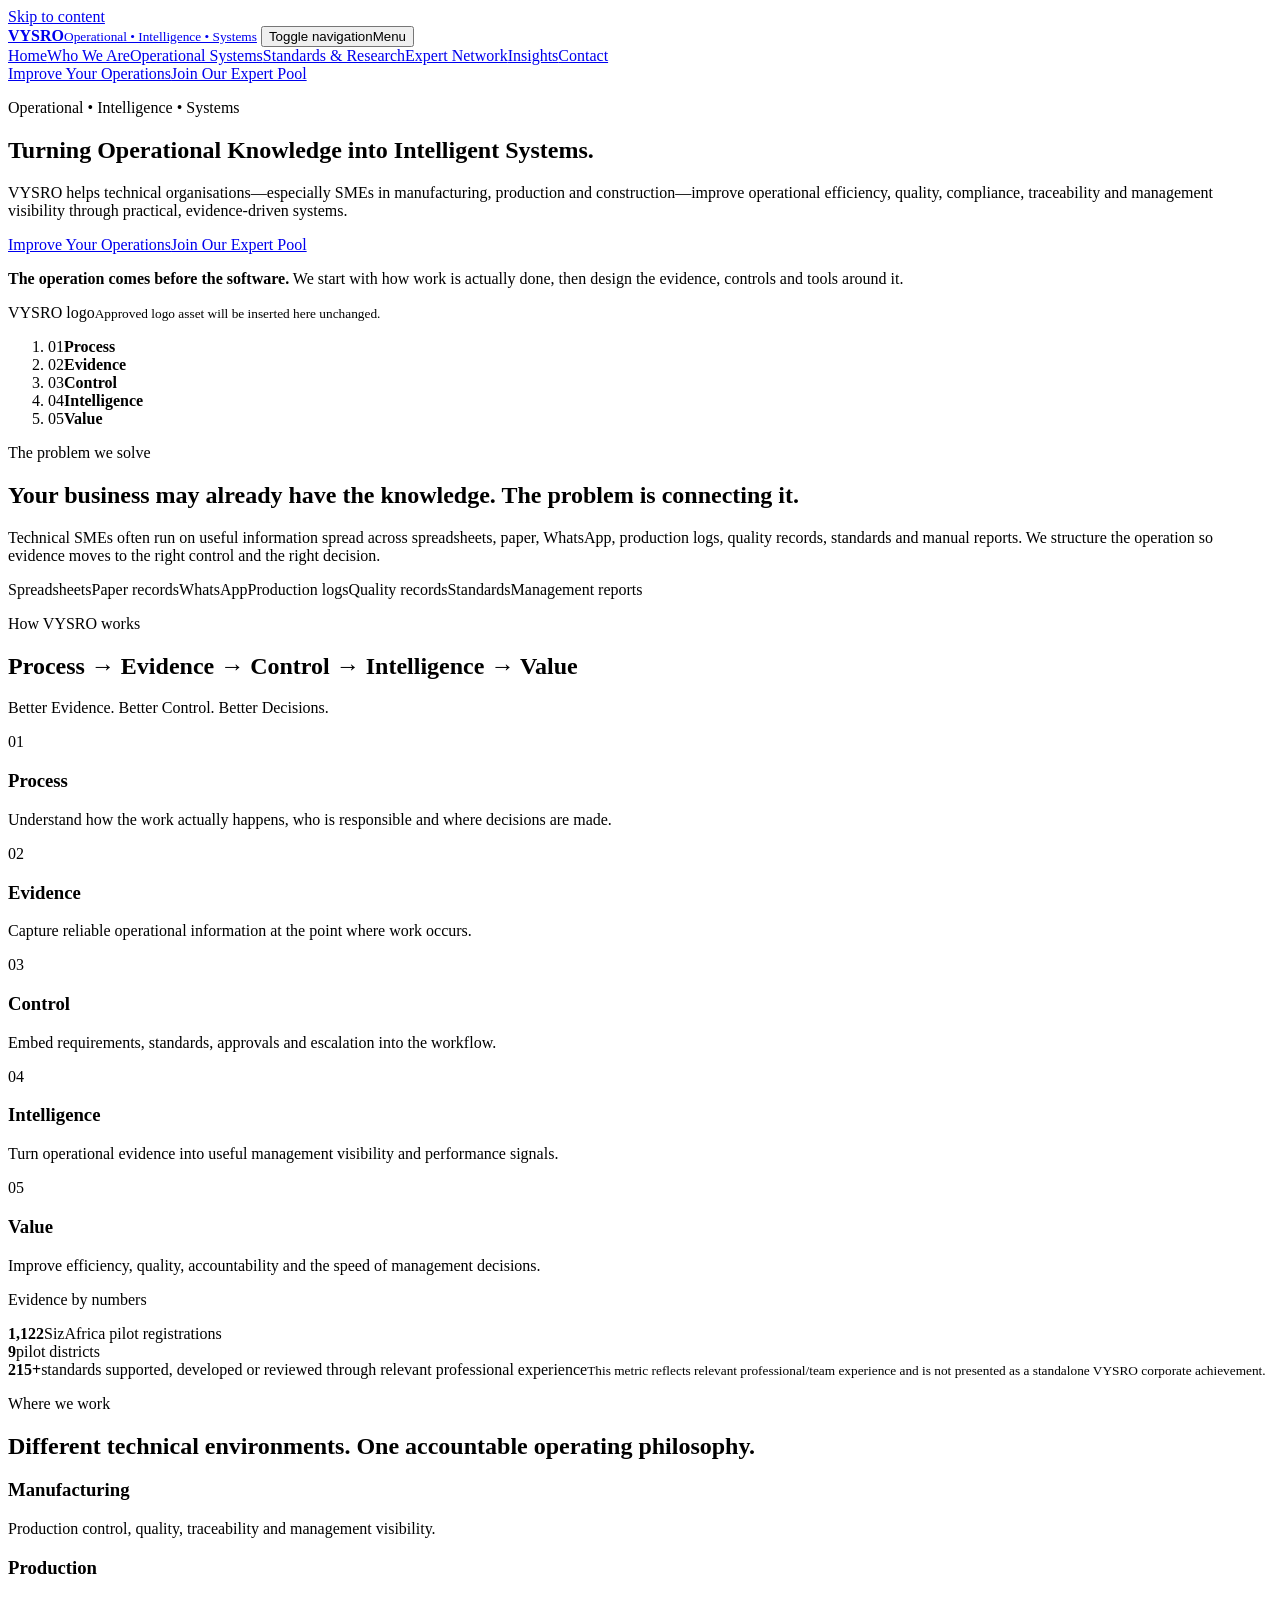
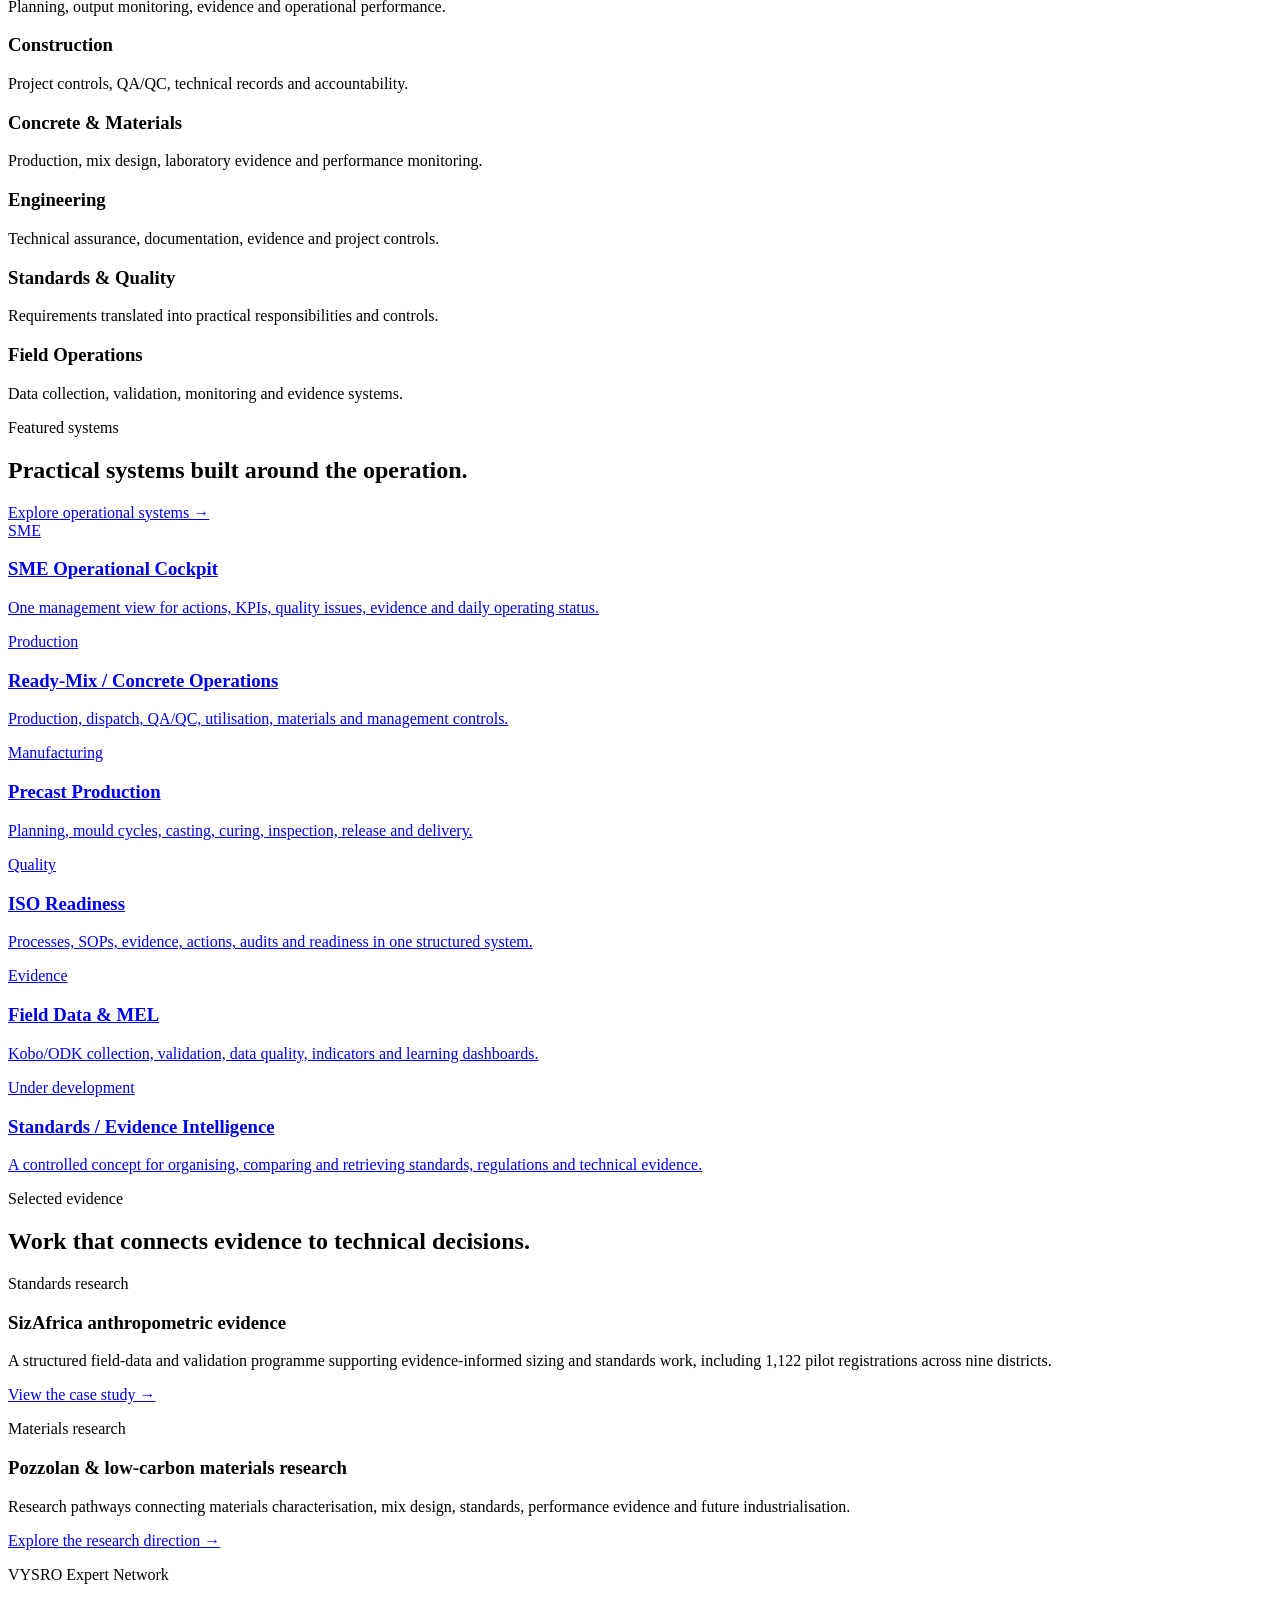
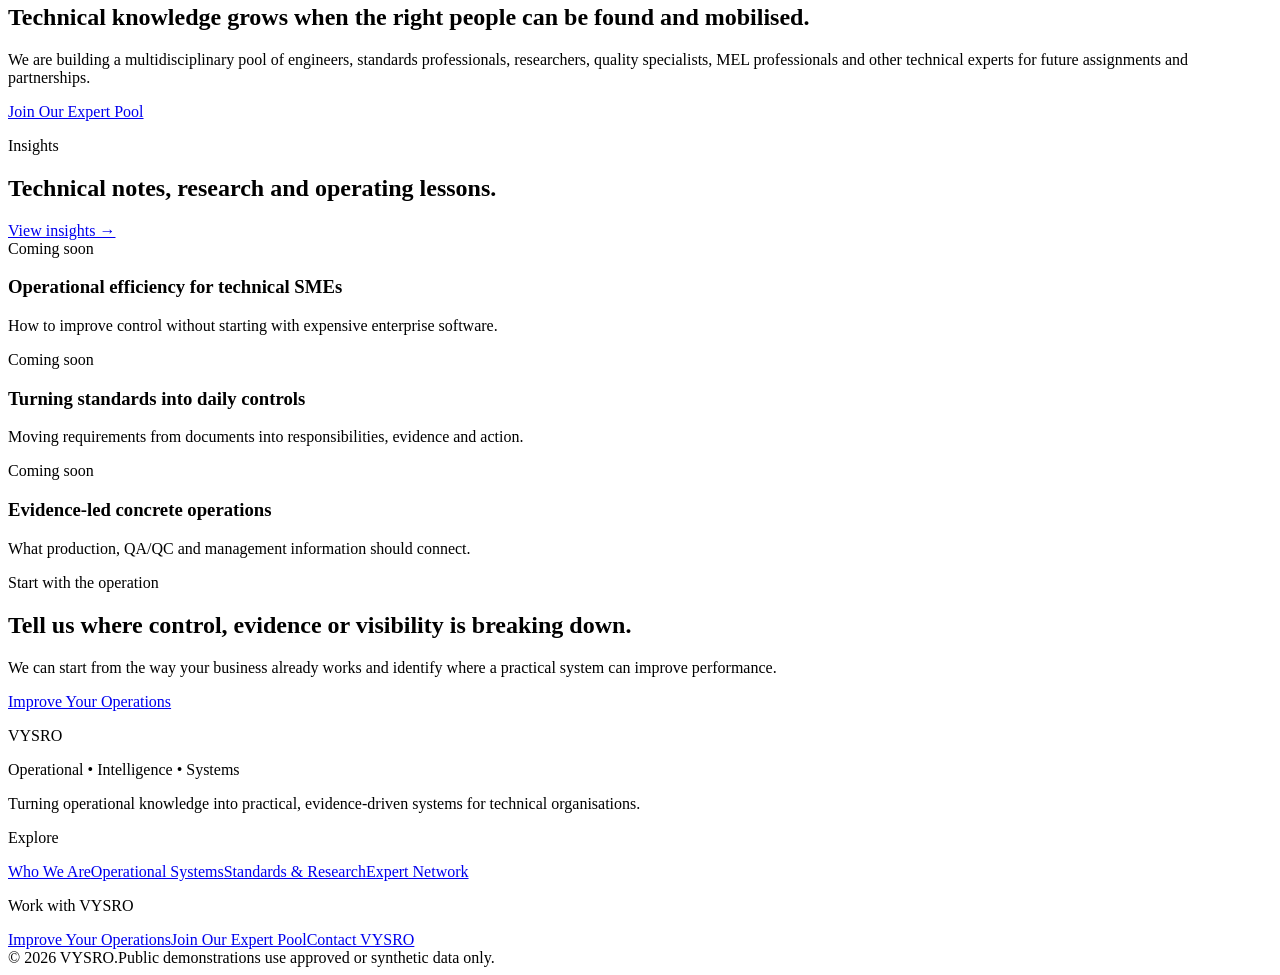
==== index.html @ e0db92c5 "feat: build VYSRO mobile-first homepage" ====
<!doctype html>
<html lang="en">
<head>
  <meta charset="utf-8">
  <meta name="viewport" content="width=device-width, initial-scale=1">
  <meta name="theme-color" content="#ffffff">
  <title>VYSRO | Operational Intelligence Systems</title>
  <meta name="description" content="VYSRO helps technical organisations improve operational efficiency, quality, compliance and management visibility through practical evidence-driven systems.">
  <link rel="stylesheet" href="assets/css/styles.css">
  <script defer src="assets/js/main.js"></script>
</head>
<body>
  <a class="skip-link" href="#main">Skip to content</a>
  <header class="site-header">
    <div class="container nav-wrap">
      <a class="brand" href="index.html" aria-label="VYSRO home"><span class="brand-copy"><strong>VYSRO</strong><small>Operational • Intelligence • Systems</small></span></a>
      <button class="menu-button" type="button" aria-expanded="false" aria-controls="site-menu" data-menu-button><span class="sr-only">Toggle navigation</span><span aria-hidden="true">Menu</span></button>
      <nav id="site-menu" class="site-nav" aria-label="Primary" data-menu>
        <a href="index.html">Home</a><a href="who-we-are.html">Who We Are</a><a href="operational-systems.html">Operational Systems</a><a href="standards-research.html">Standards &amp; Research</a><a href="experts.html">Expert Network</a><a href="insights.html">Insights</a><a href="contact.html">Contact</a>
        <div class="nav-actions"><a class="button button--secondary button--small" href="contact.html#operations">Improve Your Operations</a><a class="button button--primary button--small" href="experts.html">Join Our Expert Pool</a></div>
      </nav>
    </div>
  </header>
  <main id="main">
    <section class="hero section"><div class="container hero-grid"><div class="hero-copy"><p class="eyebrow">Operational • Intelligence • Systems</p><h1 class="display">Turning Operational Knowledge into Intelligent Systems.</h1><p class="lead">VYSRO helps technical organisations—especially SMEs in manufacturing, production and construction—improve operational efficiency, quality, compliance, traceability and management visibility through practical, evidence-driven systems.</p><div class="actions"><a class="button button--primary" href="contact.html#operations">Improve Your Operations</a><a class="button button--secondary" href="experts.html">Join Our Expert Pool</a></div><p class="hero-note"><strong>The operation comes before the software.</strong> We start with how work is actually done, then design the evidence, controls and tools around it.</p></div><div class="hero-visual" aria-label="VYSRO operational intelligence model"><div class="logo-placeholder"><span>VYSRO logo</span><small>Approved logo asset will be inserted here unchanged.</small></div><ol class="flow-stack"><li><span>01</span><strong>Process</strong></li><li><span>02</span><strong>Evidence</strong></li><li><span>03</span><strong>Control</strong></li><li><span>04</span><strong>Intelligence</strong></li><li><span>05</span><strong>Value</strong></li></ol></div></div></section>
    <section class="section section--compact problem-band"><div class="container"><p class="eyebrow">The problem we solve</p><h2>Your business may already have the knowledge. The problem is connecting it.</h2><p class="lead narrow">Technical SMEs often run on useful information spread across spreadsheets, paper, WhatsApp, production logs, quality records, standards and manual reports. We structure the operation so evidence moves to the right control and the right decision.</p><div class="fragment-grid" aria-label="Common fragmented information sources"><span>Spreadsheets</span><span>Paper records</span><span>WhatsApp</span><span>Production logs</span><span>Quality records</span><span>Standards</span><span>Management reports</span></div></div></section>
    <section class="section"><div class="container"><div class="section-heading"><div><p class="eyebrow">How VYSRO works</p><h2>Process → Evidence → Control → Intelligence → Value</h2></div><p>Better Evidence. Better Control. Better Decisions.</p></div><div class="grid grid--5 methodology-grid"><article class="card"><span class="step">01</span><h3>Process</h3><p>Understand how the work actually happens, who is responsible and where decisions are made.</p></article><article class="card"><span class="step">02</span><h3>Evidence</h3><p>Capture reliable operational information at the point where work occurs.</p></article><article class="card"><span class="step">03</span><h3>Control</h3><p>Embed requirements, standards, approvals and escalation into the workflow.</p></article><article class="card"><span class="step">04</span><h3>Intelligence</h3><p>Turn operational evidence into useful management visibility and performance signals.</p></article><article class="card"><span class="step">05</span><h3>Value</h3><p>Improve efficiency, quality, accountability and the speed of management decisions.</p></article></div></div></section>
    <section class="section evidence-section"><div class="container"><p class="eyebrow">Evidence by numbers</p><div class="metrics-grid"><article class="metric"><strong>1,122</strong><span>SizAfrica pilot registrations</span></article><article class="metric"><strong>9</strong><span>pilot districts</span></article><article class="metric"><strong>215+</strong><span>standards supported, developed or reviewed through relevant professional experience</span><small>This metric reflects relevant professional/team experience and is not presented as a standalone VYSRO corporate achievement.</small></article></div></div></section>
    <section class="section"><div class="container"><div class="section-heading"><div><p class="eyebrow">Where we work</p><h2>Different technical environments. One accountable operating philosophy.</h2></div></div><div class="grid environment-grid"><article class="card"><h3>Manufacturing</h3><p>Production control, quality, traceability and management visibility.</p></article><article class="card"><h3>Production</h3><p>Planning, output monitoring, evidence and operational performance.</p></article><article class="card"><h3>Construction</h3><p>Project controls, QA/QC, technical records and accountability.</p></article><article class="card"><h3>Concrete &amp; Materials</h3><p>Production, mix design, laboratory evidence and performance monitoring.</p></article><article class="card"><h3>Engineering</h3><p>Technical assurance, documentation, evidence and project controls.</p></article><article class="card"><h3>Standards &amp; Quality</h3><p>Requirements translated into practical responsibilities and controls.</p></article><article class="card"><h3>Field Operations</h3><p>Data collection, validation, monitoring and evidence systems.</p></article></div></div></section>
    <section class="section systems-preview"><div class="container"><div class="section-heading"><div><p class="eyebrow">Featured systems</p><h2>Practical systems built around the operation.</h2></div><a class="text-link" href="operational-systems.html">Explore operational systems →</a></div><div class="grid systems-grid"><a class="card card--link" href="operational-systems.html#sme-cockpit"><span class="tag">SME</span><h3>SME Operational Cockpit</h3><p>One management view for actions, KPIs, quality issues, evidence and daily operating status.</p></a><a class="card card--link" href="operational-systems.html#ready-mix"><span class="tag">Production</span><h3>Ready-Mix / Concrete Operations</h3><p>Production, dispatch, QA/QC, utilisation, materials and management controls.</p></a><a class="card card--link" href="operational-systems.html#precast"><span class="tag">Manufacturing</span><h3>Precast Production</h3><p>Planning, mould cycles, casting, curing, inspection, release and delivery.</p></a><a class="card card--link" href="operational-systems.html#iso-readiness"><span class="tag">Quality</span><h3>ISO Readiness</h3><p>Processes, SOPs, evidence, actions, audits and readiness in one structured system.</p></a><a class="card card--link" href="operational-systems.html#field-mel"><span class="tag">Evidence</span><h3>Field Data &amp; MEL</h3><p>Kobo/ODK collection, validation, data quality, indicators and learning dashboards.</p></a><a class="card card--link" href="standards-research.html"><span class="tag">Under development</span><h3>Standards / Evidence Intelligence</h3><p>A controlled concept for organising, comparing and retrieving standards, regulations and technical evidence.</p></a></div></div></section>
    <section class="section selected-work"><div class="container"><div class="section-heading"><div><p class="eyebrow">Selected evidence</p><h2>Work that connects evidence to technical decisions.</h2></div></div><div class="grid evidence-cards"><article class="card card--feature"><p class="tag">Standards research</p><h3>SizAfrica anthropometric evidence</h3><p>A structured field-data and validation programme supporting evidence-informed sizing and standards work, including 1,122 pilot registrations across nine districts.</p><a class="text-link" href="standards-research.html#sizafrica">View the case study →</a></article><article class="card card--feature"><p class="tag">Materials research</p><h3>Pozzolan &amp; low-carbon materials research</h3><p>Research pathways connecting materials characterisation, mix design, standards, performance evidence and future industrialisation.</p><a class="text-link" href="standards-research.html#materials-research">Explore the research direction →</a></article></div></div></section>
    <section class="section expert-cta"><div class="container cta-panel"><div><p class="eyebrow">VYSRO Expert Network</p><h2>Technical knowledge grows when the right people can be found and mobilised.</h2><p>We are building a multidisciplinary pool of engineers, standards professionals, researchers, quality specialists, MEL professionals and other technical experts for future assignments and partnerships.</p></div><a class="button button--primary" href="experts.html">Join Our Expert Pool</a></div></section>
    <section class="section"><div class="container"><div class="section-heading"><div><p class="eyebrow">Insights</p><h2>Technical notes, research and operating lessons.</h2></div><a class="text-link" href="insights.html">View insights →</a></div><div class="grid insights-grid"><article class="card"><span class="tag">Coming soon</span><h3>Operational efficiency for technical SMEs</h3><p>How to improve control without starting with expensive enterprise software.</p></article><article class="card"><span class="tag">Coming soon</span><h3>Turning standards into daily controls</h3><p>Moving requirements from documents into responsibilities, evidence and action.</p></article><article class="card"><span class="tag">Coming soon</span><h3>Evidence-led concrete operations</h3><p>What production, QA/QC and management information should connect.</p></article></div></div></section>
    <section class="section final-cta"><div class="container cta-panel cta-panel--dark"><div><p class="eyebrow">Start with the operation</p><h2>Tell us where control, evidence or visibility is breaking down.</h2><p>We can start from the way your business already works and identify where a practical system can improve performance.</p></div><a class="button button--light" href="contact.html#operations">Improve Your Operations</a></div></section>
  </main>
  <footer class="site-footer"><div class="container footer-grid"><div><p class="footer-brand">VYSRO</p><p class="footer-descriptor">Operational • Intelligence • Systems</p><p class="footer-note">Turning operational knowledge into practical, evidence-driven systems for technical organisations.</p></div><div><p class="footer-heading">Explore</p><a href="who-we-are.html">Who We Are</a><a href="operational-systems.html">Operational Systems</a><a href="standards-research.html">Standards &amp; Research</a><a href="experts.html">Expert Network</a></div><div><p class="footer-heading">Work with VYSRO</p><a href="contact.html#operations">Improve Your Operations</a><a href="experts.html">Join Our Expert Pool</a><a href="contact.html">Contact VYSRO</a></div></div><div class="container footer-bottom"><span>© 2026 VYSRO.</span><span>Public demonstrations use approved or synthetic data only.</span></div></footer>
</body>
</html>
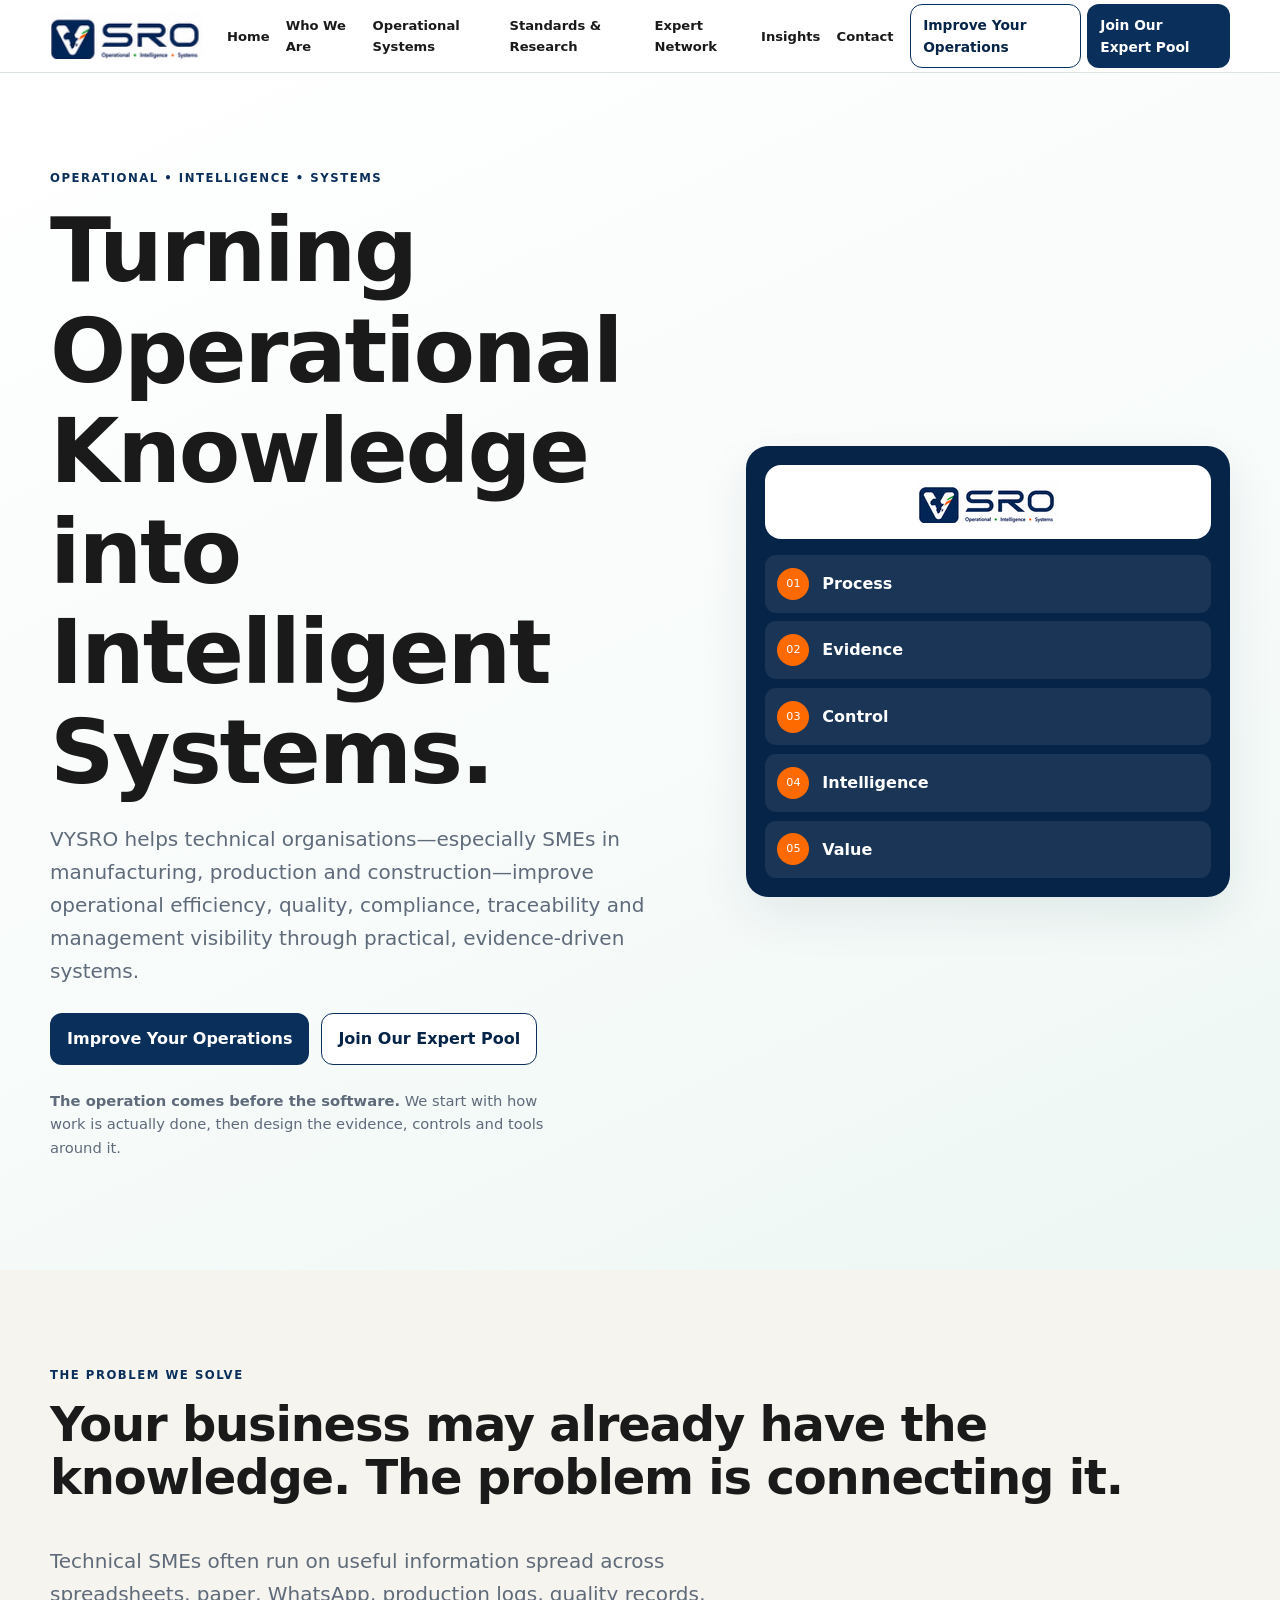
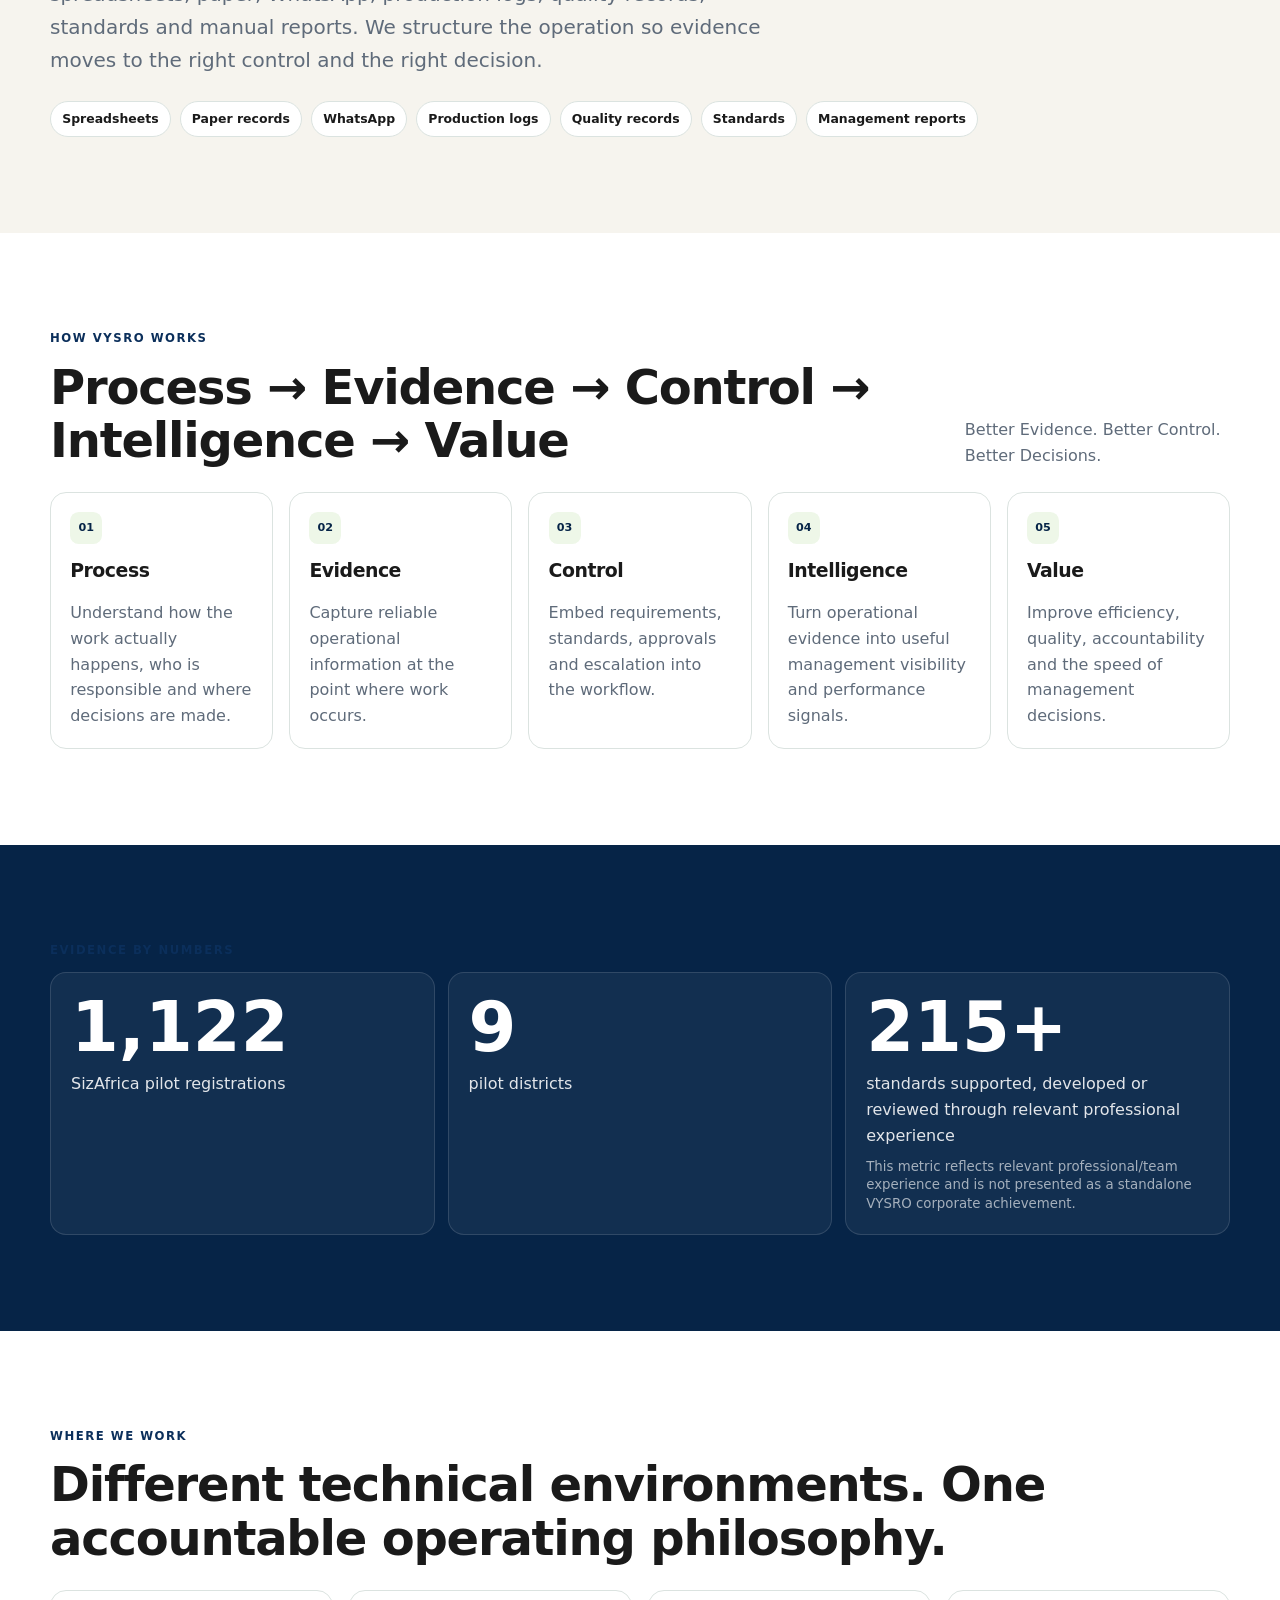
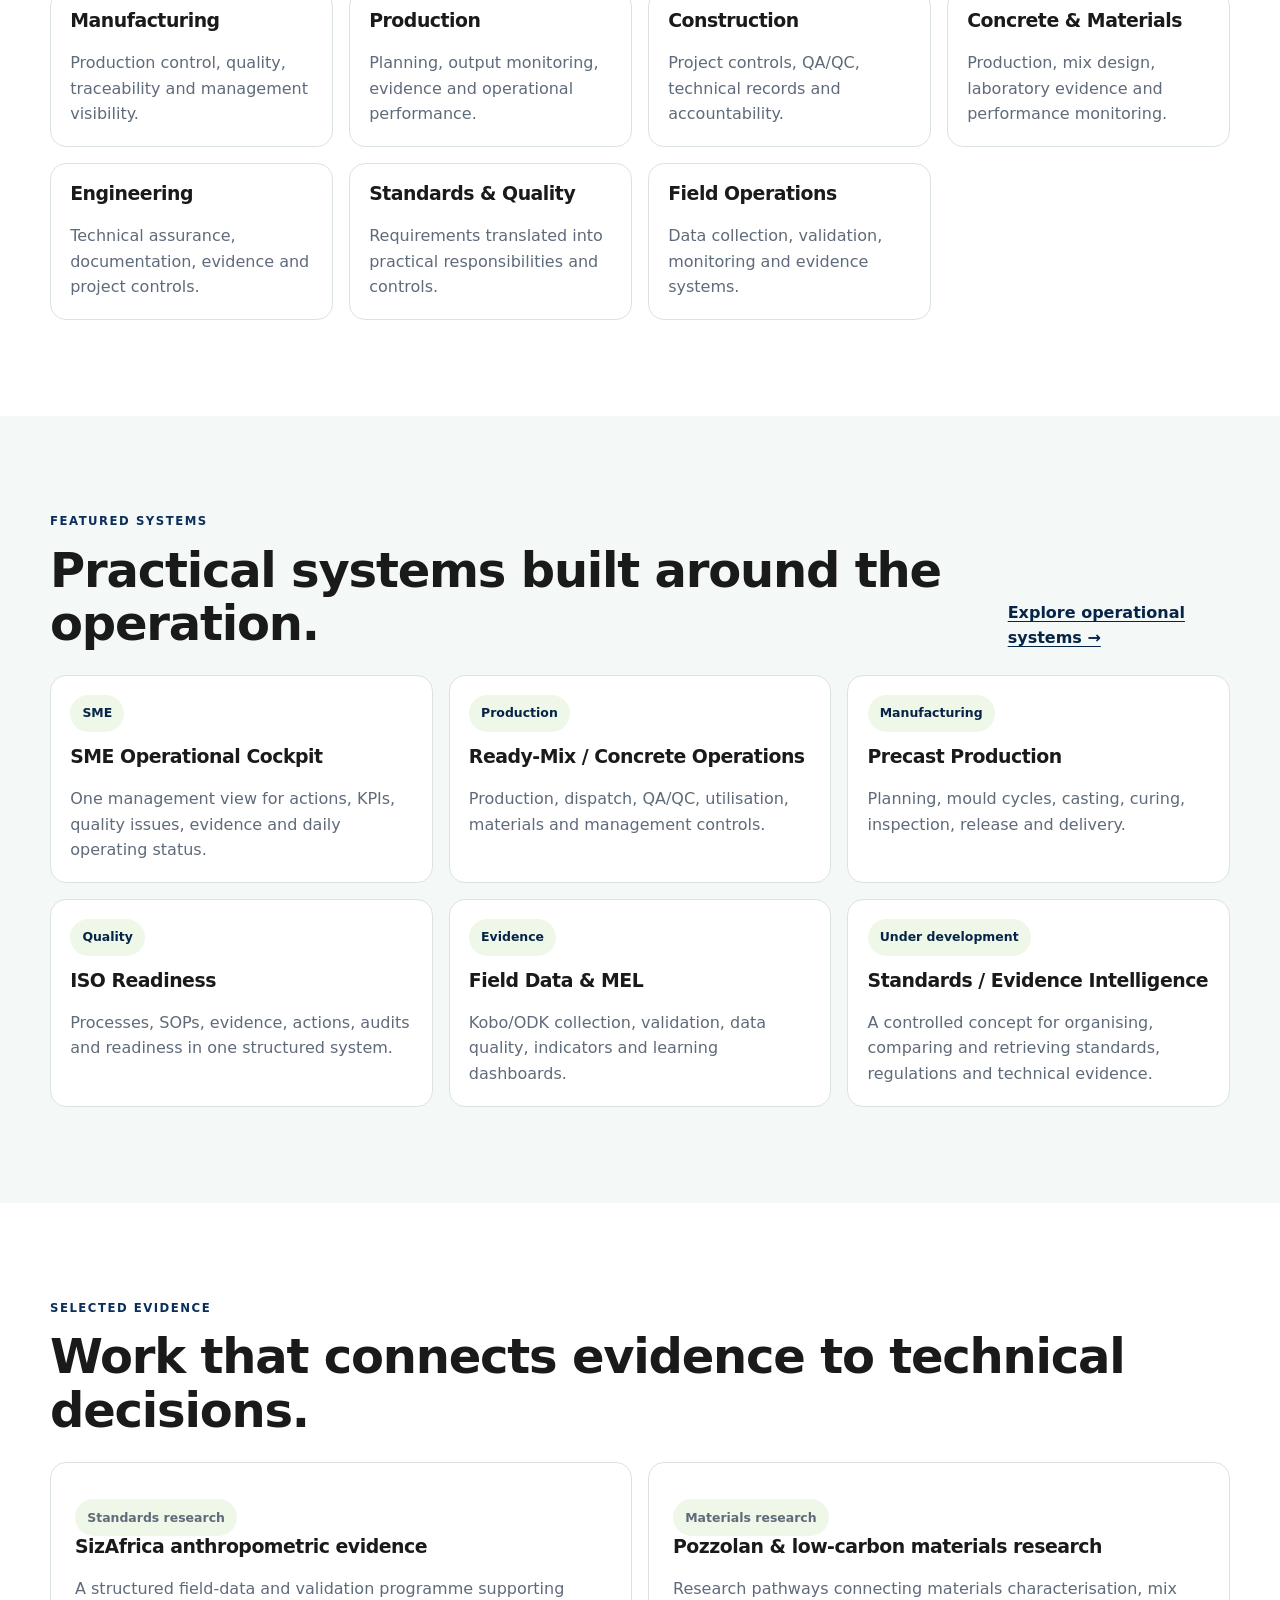
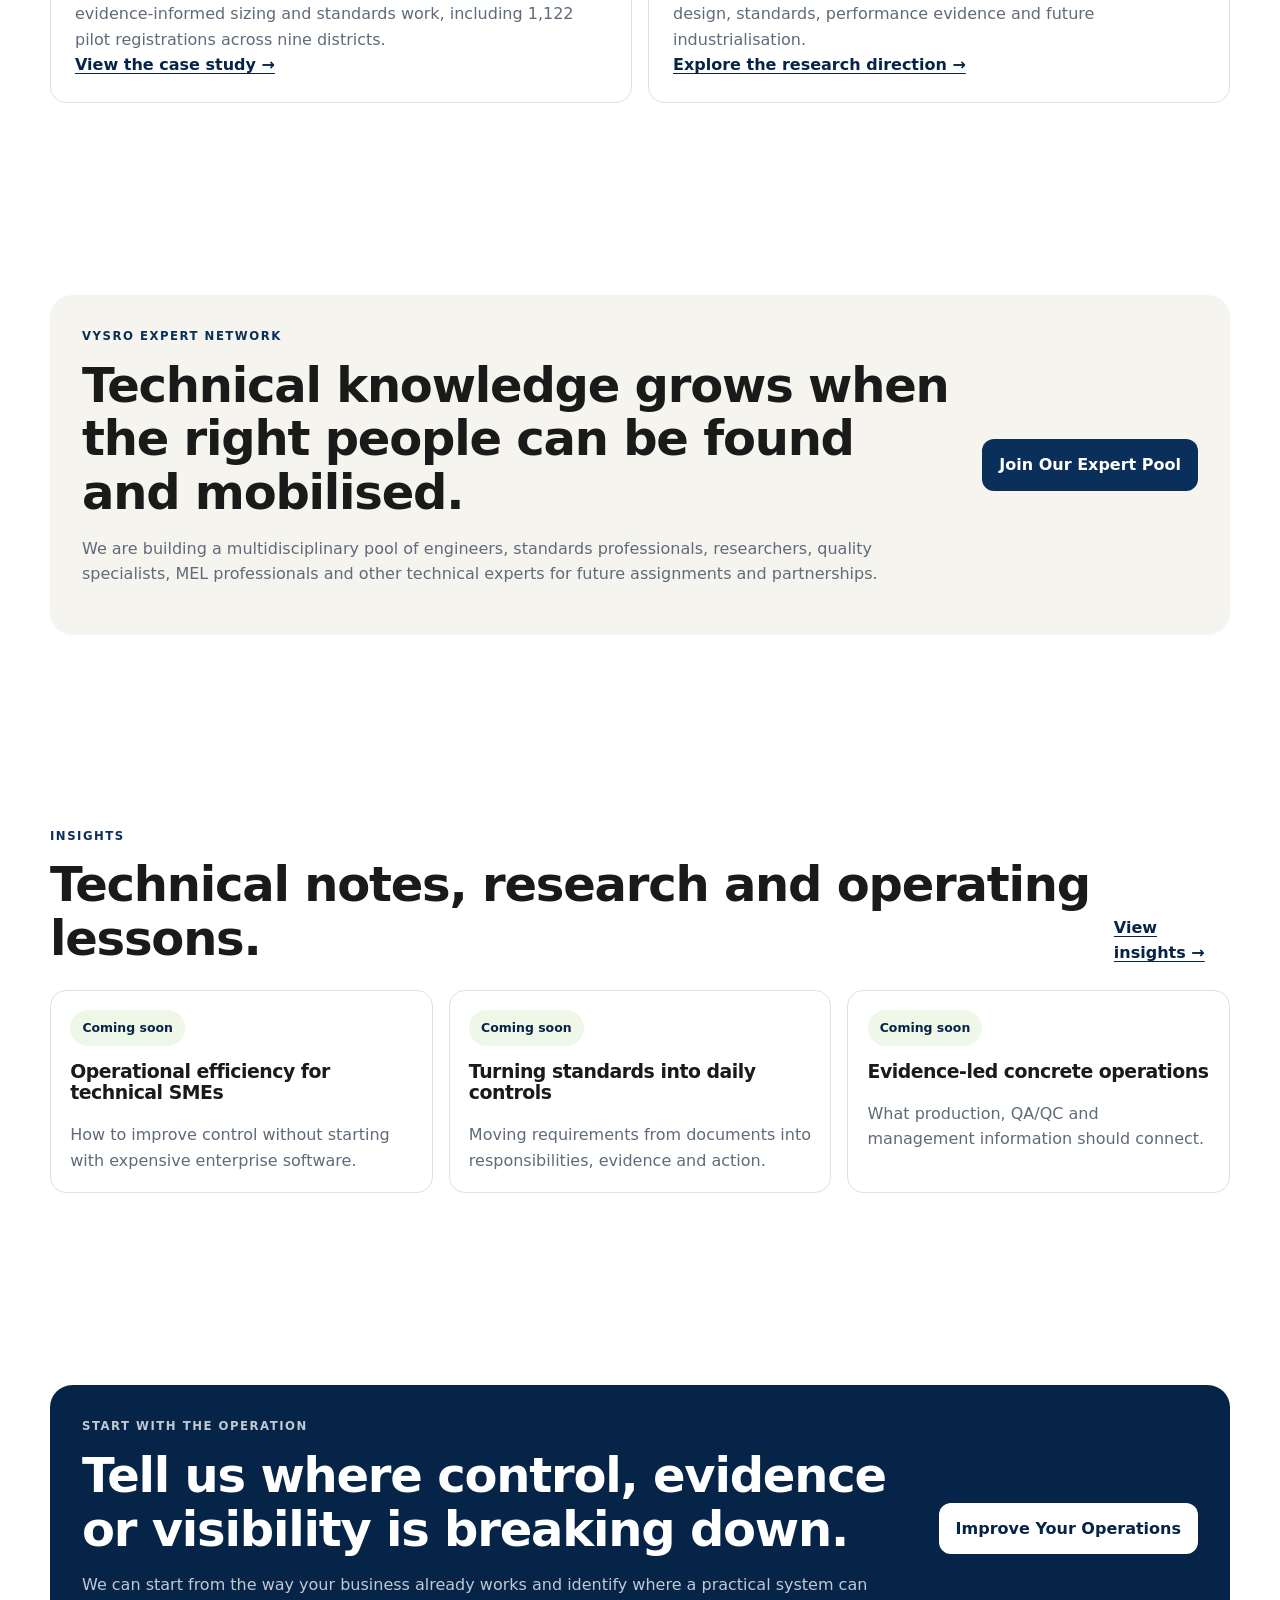
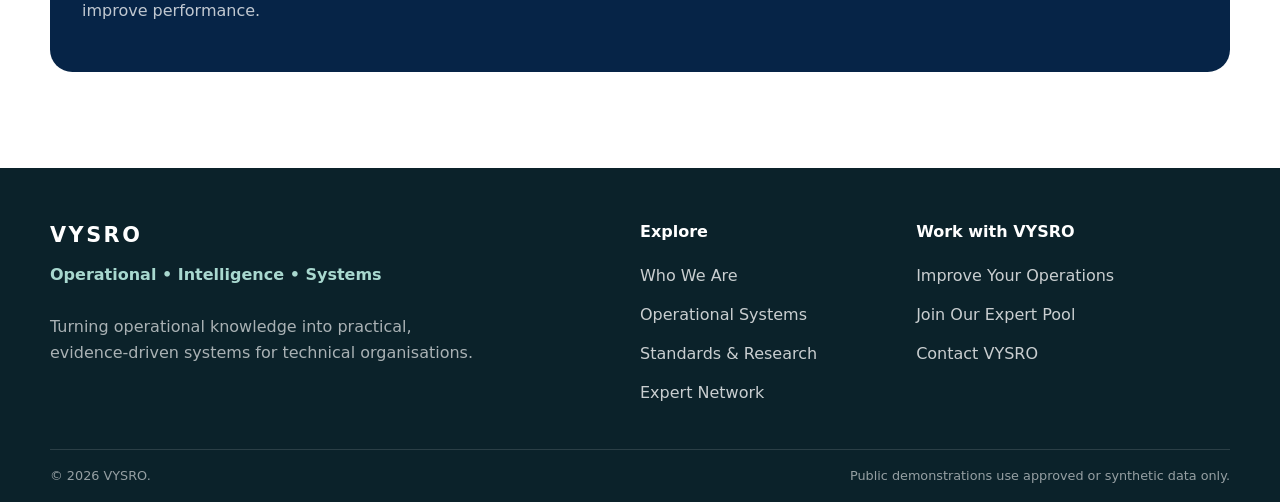
==== commit 42bb4ec2: "feat: finalise mobile-first VYSRO homepage" ====
--- a/index.html
+++ b/index.html
@@ -12,27 +12,172 @@
 <body>
   <a class="skip-link" href="#main">Skip to content</a>
   <header class="site-header">
-    <div class="container nav-wrap">
-      <a class="brand" href="index.html" aria-label="VYSRO home"><span class="brand-copy"><strong>VYSRO</strong><small>Operational • Intelligence • Systems</small></span></a>
-      <button class="menu-button" type="button" aria-expanded="false" aria-controls="site-menu" data-menu-button><span class="sr-only">Toggle navigation</span><span aria-hidden="true">Menu</span></button>
-      <nav id="site-menu" class="site-nav" aria-label="Primary" data-menu>
-        <a href="index.html">Home</a><a href="who-we-are.html">Who We Are</a><a href="operational-systems.html">Operational Systems</a><a href="standards-research.html">Standards &amp; Research</a><a href="experts.html">Expert Network</a><a href="insights.html">Insights</a><a href="contact.html">Contact</a>
-        <div class="nav-actions"><a class="button button--secondary button--small" href="contact.html#operations">Improve Your Operations</a><a class="button button--primary button--small" href="experts.html">Join Our Expert Pool</a></div>
-      </nav>
+  <div class="container nav-wrap">
+    <a class="brand" href="index.html" aria-label="VYSRO home">
+      <img class="brand-logo" src="assets/logo/vysro-logo.webp" alt="VYSRO — Operational Intelligence Systems">
+    </a>
+    <button class="menu-button" type="button" aria-expanded="false" aria-controls="site-menu" data-menu-button>
+      <span class="sr-only">Toggle navigation</span><span aria-hidden="true">Menu</span>
+    </button>
+    <nav id="site-menu" class="site-nav" aria-label="Primary" data-menu>
+      <a href="index.html">Home</a>
+      <a href="who-we-are.html">Who We Are</a>
+      <a href="operational-systems.html">Operational Systems</a>
+      <a href="standards-research.html">Standards &amp; Research</a>
+      <a href="experts.html">Expert Network</a>
+      <a href="insights.html">Insights</a>
+      <a href="contact.html">Contact</a>
+      <div class="nav-actions">
+        <a class="button button--secondary button--small" href="contact.html#operations">Improve Your Operations</a>
+        <a class="button button--primary button--small" href="experts.html">Join Our Expert Pool</a>
+      </div>
+    </nav>
+  </div>
+</header>
+  <main id="main">
+<section class="hero section">
+  <div class="container hero-grid">
+    <div class="hero-copy">
+      <p class="eyebrow">Operational • Intelligence • Systems</p>
+      <h1 class="display">Turning Operational Knowledge into Intelligent Systems.</h1>
+      <p class="lead">VYSRO helps technical organisations—especially SMEs in manufacturing, production and construction—improve operational efficiency, quality, compliance, traceability and management visibility through practical, evidence-driven systems.</p>
+      <div class="actions">
+        <a class="button button--primary" href="contact.html#operations">Improve Your Operations</a>
+        <a class="button button--secondary" href="experts.html">Join Our Expert Pool</a>
+      </div>
+      <p class="hero-note"><strong>The operation comes before the software.</strong> We start with how work is actually done, then design the evidence, controls and tools around it.</p>
     </div>
-  </header>
-  <main id="main">
-    <section class="hero section"><div class="container hero-grid"><div class="hero-copy"><p class="eyebrow">Operational • Intelligence • Systems</p><h1 class="display">Turning Operational Knowledge into Intelligent Systems.</h1><p class="lead">VYSRO helps technical organisations—especially SMEs in manufacturing, production and construction—improve operational efficiency, quality, compliance, traceability and management visibility through practical, evidence-driven systems.</p><div class="actions"><a class="button button--primary" href="contact.html#operations">Improve Your Operations</a><a class="button button--secondary" href="experts.html">Join Our Expert Pool</a></div><p class="hero-note"><strong>The operation comes before the software.</strong> We start with how work is actually done, then design the evidence, controls and tools around it.</p></div><div class="hero-visual" aria-label="VYSRO operational intelligence model"><div class="logo-placeholder"><span>VYSRO logo</span><small>Approved logo asset will be inserted here unchanged.</small></div><ol class="flow-stack"><li><span>01</span><strong>Process</strong></li><li><span>02</span><strong>Evidence</strong></li><li><span>03</span><strong>Control</strong></li><li><span>04</span><strong>Intelligence</strong></li><li><span>05</span><strong>Value</strong></li></ol></div></div></section>
-    <section class="section section--compact problem-band"><div class="container"><p class="eyebrow">The problem we solve</p><h2>Your business may already have the knowledge. The problem is connecting it.</h2><p class="lead narrow">Technical SMEs often run on useful information spread across spreadsheets, paper, WhatsApp, production logs, quality records, standards and manual reports. We structure the operation so evidence moves to the right control and the right decision.</p><div class="fragment-grid" aria-label="Common fragmented information sources"><span>Spreadsheets</span><span>Paper records</span><span>WhatsApp</span><span>Production logs</span><span>Quality records</span><span>Standards</span><span>Management reports</span></div></div></section>
-    <section class="section"><div class="container"><div class="section-heading"><div><p class="eyebrow">How VYSRO works</p><h2>Process → Evidence → Control → Intelligence → Value</h2></div><p>Better Evidence. Better Control. Better Decisions.</p></div><div class="grid grid--5 methodology-grid"><article class="card"><span class="step">01</span><h3>Process</h3><p>Understand how the work actually happens, who is responsible and where decisions are made.</p></article><article class="card"><span class="step">02</span><h3>Evidence</h3><p>Capture reliable operational information at the point where work occurs.</p></article><article class="card"><span class="step">03</span><h3>Control</h3><p>Embed requirements, standards, approvals and escalation into the workflow.</p></article><article class="card"><span class="step">04</span><h3>Intelligence</h3><p>Turn operational evidence into useful management visibility and performance signals.</p></article><article class="card"><span class="step">05</span><h3>Value</h3><p>Improve efficiency, quality, accountability and the speed of management decisions.</p></article></div></div></section>
-    <section class="section evidence-section"><div class="container"><p class="eyebrow">Evidence by numbers</p><div class="metrics-grid"><article class="metric"><strong>1,122</strong><span>SizAfrica pilot registrations</span></article><article class="metric"><strong>9</strong><span>pilot districts</span></article><article class="metric"><strong>215+</strong><span>standards supported, developed or reviewed through relevant professional experience</span><small>This metric reflects relevant professional/team experience and is not presented as a standalone VYSRO corporate achievement.</small></article></div></div></section>
-    <section class="section"><div class="container"><div class="section-heading"><div><p class="eyebrow">Where we work</p><h2>Different technical environments. One accountable operating philosophy.</h2></div></div><div class="grid environment-grid"><article class="card"><h3>Manufacturing</h3><p>Production control, quality, traceability and management visibility.</p></article><article class="card"><h3>Production</h3><p>Planning, output monitoring, evidence and operational performance.</p></article><article class="card"><h3>Construction</h3><p>Project controls, QA/QC, technical records and accountability.</p></article><article class="card"><h3>Concrete &amp; Materials</h3><p>Production, mix design, laboratory evidence and performance monitoring.</p></article><article class="card"><h3>Engineering</h3><p>Technical assurance, documentation, evidence and project controls.</p></article><article class="card"><h3>Standards &amp; Quality</h3><p>Requirements translated into practical responsibilities and controls.</p></article><article class="card"><h3>Field Operations</h3><p>Data collection, validation, monitoring and evidence systems.</p></article></div></div></section>
-    <section class="section systems-preview"><div class="container"><div class="section-heading"><div><p class="eyebrow">Featured systems</p><h2>Practical systems built around the operation.</h2></div><a class="text-link" href="operational-systems.html">Explore operational systems →</a></div><div class="grid systems-grid"><a class="card card--link" href="operational-systems.html#sme-cockpit"><span class="tag">SME</span><h3>SME Operational Cockpit</h3><p>One management view for actions, KPIs, quality issues, evidence and daily operating status.</p></a><a class="card card--link" href="operational-systems.html#ready-mix"><span class="tag">Production</span><h3>Ready-Mix / Concrete Operations</h3><p>Production, dispatch, QA/QC, utilisation, materials and management controls.</p></a><a class="card card--link" href="operational-systems.html#precast"><span class="tag">Manufacturing</span><h3>Precast Production</h3><p>Planning, mould cycles, casting, curing, inspection, release and delivery.</p></a><a class="card card--link" href="operational-systems.html#iso-readiness"><span class="tag">Quality</span><h3>ISO Readiness</h3><p>Processes, SOPs, evidence, actions, audits and readiness in one structured system.</p></a><a class="card card--link" href="operational-systems.html#field-mel"><span class="tag">Evidence</span><h3>Field Data &amp; MEL</h3><p>Kobo/ODK collection, validation, data quality, indicators and learning dashboards.</p></a><a class="card card--link" href="standards-research.html"><span class="tag">Under development</span><h3>Standards / Evidence Intelligence</h3><p>A controlled concept for organising, comparing and retrieving standards, regulations and technical evidence.</p></a></div></div></section>
-    <section class="section selected-work"><div class="container"><div class="section-heading"><div><p class="eyebrow">Selected evidence</p><h2>Work that connects evidence to technical decisions.</h2></div></div><div class="grid evidence-cards"><article class="card card--feature"><p class="tag">Standards research</p><h3>SizAfrica anthropometric evidence</h3><p>A structured field-data and validation programme supporting evidence-informed sizing and standards work, including 1,122 pilot registrations across nine districts.</p><a class="text-link" href="standards-research.html#sizafrica">View the case study →</a></article><article class="card card--feature"><p class="tag">Materials research</p><h3>Pozzolan &amp; low-carbon materials research</h3><p>Research pathways connecting materials characterisation, mix design, standards, performance evidence and future industrialisation.</p><a class="text-link" href="standards-research.html#materials-research">Explore the research direction →</a></article></div></div></section>
-    <section class="section expert-cta"><div class="container cta-panel"><div><p class="eyebrow">VYSRO Expert Network</p><h2>Technical knowledge grows when the right people can be found and mobilised.</h2><p>We are building a multidisciplinary pool of engineers, standards professionals, researchers, quality specialists, MEL professionals and other technical experts for future assignments and partnerships.</p></div><a class="button button--primary" href="experts.html">Join Our Expert Pool</a></div></section>
-    <section class="section"><div class="container"><div class="section-heading"><div><p class="eyebrow">Insights</p><h2>Technical notes, research and operating lessons.</h2></div><a class="text-link" href="insights.html">View insights →</a></div><div class="grid insights-grid"><article class="card"><span class="tag">Coming soon</span><h3>Operational efficiency for technical SMEs</h3><p>How to improve control without starting with expensive enterprise software.</p></article><article class="card"><span class="tag">Coming soon</span><h3>Turning standards into daily controls</h3><p>Moving requirements from documents into responsibilities, evidence and action.</p></article><article class="card"><span class="tag">Coming soon</span><h3>Evidence-led concrete operations</h3><p>What production, QA/QC and management information should connect.</p></article></div></div></section>
-    <section class="section final-cta"><div class="container cta-panel cta-panel--dark"><div><p class="eyebrow">Start with the operation</p><h2>Tell us where control, evidence or visibility is breaking down.</h2><p>We can start from the way your business already works and identify where a practical system can improve performance.</p></div><a class="button button--light" href="contact.html#operations">Improve Your Operations</a></div></section>
-  </main>
-  <footer class="site-footer"><div class="container footer-grid"><div><p class="footer-brand">VYSRO</p><p class="footer-descriptor">Operational • Intelligence • Systems</p><p class="footer-note">Turning operational knowledge into practical, evidence-driven systems for technical organisations.</p></div><div><p class="footer-heading">Explore</p><a href="who-we-are.html">Who We Are</a><a href="operational-systems.html">Operational Systems</a><a href="standards-research.html">Standards &amp; Research</a><a href="experts.html">Expert Network</a></div><div><p class="footer-heading">Work with VYSRO</p><a href="contact.html#operations">Improve Your Operations</a><a href="experts.html">Join Our Expert Pool</a><a href="contact.html">Contact VYSRO</a></div></div><div class="container footer-bottom"><span>© 2026 VYSRO.</span><span>Public demonstrations use approved or synthetic data only.</span></div></footer>
+    <div class="hero-visual" aria-label="VYSRO operational intelligence model">
+      <div class="hero-logo-plate"><img src="assets/logo/vysro-logo.webp" alt="VYSRO — Operational Intelligence Systems"></div>
+      <ol class="flow-stack">
+        <li><span>01</span><strong>Process</strong></li>
+        <li><span>02</span><strong>Evidence</strong></li>
+        <li><span>03</span><strong>Control</strong></li>
+        <li><span>04</span><strong>Intelligence</strong></li>
+        <li><span>05</span><strong>Value</strong></li>
+      </ol>
+    </div>
+  </div>
+</section>
+
+<section class="section section--compact problem-band">
+  <div class="container">
+    <p class="eyebrow">The problem we solve</p>
+    <h2>Your business may already have the knowledge. The problem is connecting it.</h2>
+    <p class="lead narrow">Technical SMEs often run on useful information spread across spreadsheets, paper, WhatsApp, production logs, quality records, standards and manual reports. We structure the operation so evidence moves to the right control and the right decision.</p>
+    <div class="fragment-grid" aria-label="Common fragmented information sources">
+      <span>Spreadsheets</span><span>Paper records</span><span>WhatsApp</span><span>Production logs</span><span>Quality records</span><span>Standards</span><span>Management reports</span>
+    </div>
+  </div>
+</section>
+
+<section class="section">
+  <div class="container">
+    <div class="section-heading"><div><p class="eyebrow">How VYSRO works</p><h2>Process → Evidence → Control → Intelligence → Value</h2></div><p>Better Evidence. Better Control. Better Decisions.</p></div>
+    <div class="grid grid--5 methodology-grid">
+      <article class="card"><span class="step">01</span><h3>Process</h3><p>Understand how the work actually happens, who is responsible and where decisions are made.</p></article>
+      <article class="card"><span class="step">02</span><h3>Evidence</h3><p>Capture reliable operational information at the point where work occurs.</p></article>
+      <article class="card"><span class="step">03</span><h3>Control</h3><p>Embed requirements, standards, approvals and escalation into the workflow.</p></article>
+      <article class="card"><span class="step">04</span><h3>Intelligence</h3><p>Turn operational evidence into useful management visibility and performance signals.</p></article>
+      <article class="card"><span class="step">05</span><h3>Value</h3><p>Improve efficiency, quality, accountability and the speed of management decisions.</p></article>
+    </div>
+  </div>
+</section>
+
+<section class="section evidence-section">
+  <div class="container">
+    <p class="eyebrow">Evidence by numbers</p>
+    <div class="metrics-grid">
+      <article class="metric"><strong>1,122</strong><span>SizAfrica pilot registrations</span></article>
+      <article class="metric"><strong>9</strong><span>pilot districts</span></article>
+      <article class="metric"><strong>215+</strong><span>standards supported, developed or reviewed through relevant professional experience</span><small>This metric reflects relevant professional/team experience and is not presented as a standalone VYSRO corporate achievement.</small></article>
+    </div>
+  </div>
+</section>
+
+<section class="section">
+  <div class="container">
+    <div class="section-heading"><div><p class="eyebrow">Where we work</p><h2>Different technical environments. One accountable operating philosophy.</h2></div></div>
+    <div class="grid environment-grid">
+      <article class="card"><h3>Manufacturing</h3><p>Production control, quality, traceability and management visibility.</p></article>
+      <article class="card"><h3>Production</h3><p>Planning, output monitoring, evidence and operational performance.</p></article>
+      <article class="card"><h3>Construction</h3><p>Project controls, QA/QC, technical records and accountability.</p></article>
+      <article class="card"><h3>Concrete &amp; Materials</h3><p>Production, mix design, laboratory evidence and performance monitoring.</p></article>
+      <article class="card"><h3>Engineering</h3><p>Technical assurance, documentation, evidence and project controls.</p></article>
+      <article class="card"><h3>Standards &amp; Quality</h3><p>Requirements translated into practical responsibilities and controls.</p></article>
+      <article class="card"><h3>Field Operations</h3><p>Data collection, validation, monitoring and evidence systems.</p></article>
+    </div>
+  </div>
+</section>
+
+<section class="section systems-preview">
+  <div class="container">
+    <div class="section-heading"><div><p class="eyebrow">Featured systems</p><h2>Practical systems built around the operation.</h2></div><a class="text-link" href="operational-systems.html">Explore operational systems →</a></div>
+    <div class="grid systems-grid">
+      <a class="card card--link" href="operational-systems.html#sme-cockpit"><span class="tag">SME</span><h3>SME Operational Cockpit</h3><p>One management view for actions, KPIs, quality issues, evidence and daily operating status.</p></a>
+      <a class="card card--link" href="operational-systems.html#ready-mix"><span class="tag">Production</span><h3>Ready-Mix / Concrete Operations</h3><p>Production, dispatch, QA/QC, utilisation, materials and management controls.</p></a>
+      <a class="card card--link" href="operational-systems.html#precast"><span class="tag">Manufacturing</span><h3>Precast Production</h3><p>Planning, mould cycles, casting, curing, inspection, release and delivery.</p></a>
+      <a class="card card--link" href="operational-systems.html#iso-readiness"><span class="tag">Quality</span><h3>ISO Readiness</h3><p>Processes, SOPs, evidence, actions, audits and readiness in one structured system.</p></a>
+      <a class="card card--link" href="operational-systems.html#field-mel"><span class="tag">Evidence</span><h3>Field Data &amp; MEL</h3><p>Kobo/ODK collection, validation, data quality, indicators and learning dashboards.</p></a>
+      <a class="card card--link" href="standards-research.html"><span class="tag">Under development</span><h3>Standards / Evidence Intelligence</h3><p>A controlled concept for organising, comparing and retrieving standards, regulations and technical evidence.</p></a>
+    </div>
+  </div>
+</section>
+
+<section class="section selected-work">
+  <div class="container">
+    <div class="section-heading"><div><p class="eyebrow">Selected evidence</p><h2>Work that connects evidence to technical decisions.</h2></div></div>
+    <div class="grid evidence-cards">
+      <article class="card card--feature"><p class="tag">Standards research</p><h3>SizAfrica anthropometric evidence</h3><p>A structured field-data and validation programme supporting evidence-informed sizing and standards work, including 1,122 pilot registrations across nine districts.</p><a class="text-link" href="standards-research.html#sizafrica">View the case study →</a></article>
+      <article class="card card--feature"><p class="tag">Materials research</p><h3>Pozzolan &amp; low-carbon materials research</h3><p>Research pathways connecting materials characterisation, mix design, standards, performance evidence and future industrialisation.</p><a class="text-link" href="standards-research.html#materials-research">Explore the research direction →</a></article>
+    </div>
+  </div>
+</section>
+
+<section class="section expert-cta">
+  <div class="container cta-panel">
+    <div><p class="eyebrow">VYSRO Expert Network</p><h2>Technical knowledge grows when the right people can be found and mobilised.</h2><p>We are building a multidisciplinary pool of engineers, standards professionals, researchers, quality specialists, MEL professionals and other technical experts for future assignments and partnerships.</p></div>
+    <a class="button button--primary" href="experts.html">Join Our Expert Pool</a>
+  </div>
+</section>
+
+<section class="section">
+  <div class="container">
+    <div class="section-heading"><div><p class="eyebrow">Insights</p><h2>Technical notes, research and operating lessons.</h2></div><a class="text-link" href="insights.html">View insights →</a></div>
+    <div class="grid insights-grid">
+      <article class="card"><span class="tag">Coming soon</span><h3>Operational efficiency for technical SMEs</h3><p>How to improve control without starting with expensive enterprise software.</p></article>
+      <article class="card"><span class="tag">Coming soon</span><h3>Turning standards into daily controls</h3><p>Moving requirements from documents into responsibilities, evidence and action.</p></article>
+      <article class="card"><span class="tag">Coming soon</span><h3>Evidence-led concrete operations</h3><p>What production, QA/QC and management information should connect.</p></article>
+    </div>
+  </div>
+</section>
+
+<section class="section final-cta">
+  <div class="container cta-panel cta-panel--dark"><div><p class="eyebrow">Start with the operation</p><h2>Tell us where control, evidence or visibility is breaking down.</h2><p>We can start from the way your business already works and identify where a practical system can improve performance.</p></div><a class="button button--light" href="contact.html#operations">Improve Your Operations</a></div>
+</section>
+</main>
+  <footer class="site-footer">
+  <div class="container footer-grid">
+    <div>
+      <p class="footer-brand">VYSRO</p>
+      <p class="footer-descriptor">Operational • Intelligence • Systems</p>
+      <p class="footer-note">Turning operational knowledge into practical, evidence-driven systems for technical organisations.</p>
+    </div>
+    <div>
+      <p class="footer-heading">Explore</p>
+      <a href="who-we-are.html">Who We Are</a>
+      <a href="operational-systems.html">Operational Systems</a>
+      <a href="standards-research.html">Standards &amp; Research</a>
+      <a href="experts.html">Expert Network</a>
+    </div>
+    <div>
+      <p class="footer-heading">Work with VYSRO</p>
+      <a href="contact.html#operations">Improve Your Operations</a>
+      <a href="experts.html">Join Our Expert Pool</a>
+      <a href="contact.html">Contact VYSRO</a>
+    </div>
+  </div>
+  <div class="container footer-bottom"><span>© 2026 VYSRO.</span><span>Public demonstrations use approved or synthetic data only.</span></div>
+</footer>
 </body>
 </html>
--- a/assets/css/styles.css
+++ b/assets/css/styles.css
@@ -0,0 +1,178 @@
+:root {
+  --brand-primary: #0B2F5B;
+  --brand-primary-strong: #062447;
+  --brand-accent: #eef7e8;
+  --brand-green: #5BC500;
+  --brand-orange: #FF6A00;
+  --brand-dark: #062447;
+  --surface: #ffffff;
+  --surface-soft: #f4f8f7;
+  --surface-warm: #f6f4ee;
+  --text: #1A1A1A;
+  --muted: #5F6B7A;
+  --border: #dbe3e0;
+  --radius-sm: .6rem;
+  --radius: 1rem;
+  --radius-lg: 1.4rem;
+  --shadow: 0 18px 50px rgba(16,43,53,.08);
+  --max: 1180px;
+  --space-1: .5rem;
+  --space-2: .75rem;
+  --space-3: 1rem;
+  --space-4: 1.5rem;
+  --space-5: 2rem;
+  --space-6: 3rem;
+  --space-7: 4.5rem;
+  --space-8: 6rem;
+}
+* { box-sizing: border-box; }
+html { scroll-behavior: smooth; }
+body { margin: 0; background: var(--surface); color: var(--text); font-family: "Noto Sans", ui-sans-serif, system-ui, -apple-system, BlinkMacSystemFont, "Segoe UI", sans-serif; line-height: 1.6; }
+a { color: inherit; }
+img { max-width: 100%; height: auto; }
+button, a { -webkit-tap-highlight-color: transparent; }
+.container { width: min(calc(100% - 2rem), var(--max)); margin-inline: auto; }
+.narrow { max-width: 760px; }
+.section { padding-block: var(--space-7); }
+.section--compact { padding-block: var(--space-6); }
+.skip-link { position: fixed; top: .5rem; left: .5rem; transform: translateY(-180%); background: var(--brand-dark); color: white; padding: .7rem 1rem; z-index: 1000; border-radius: .4rem; }
+.skip-link:focus { transform: translateY(0); }
+.sr-only { position: absolute; width: 1px; height: 1px; padding: 0; margin: -1px; overflow: hidden; clip: rect(0,0,0,0); white-space: nowrap; border: 0; }
+.site-header { position: sticky; top: 0; z-index: 100; background: rgba(255,255,255,.96); border-bottom: 1px solid var(--border); backdrop-filter: blur(12px); }
+.nav-wrap { min-height: 72px; display: flex; align-items: center; justify-content: space-between; gap: 1rem; }
+.brand { text-decoration: none; display: flex; gap: .7rem; align-items: center; min-width: 0; }
+.brand-logo { display: block; width: 140px; height: auto; }
+.menu-button { border: 1px solid var(--border); border-radius: .7rem; padding: .65rem .85rem; background: white; color: var(--text); font: inherit; font-weight: 700; }
+.site-nav { position: absolute; left: 1rem; right: 1rem; top: calc(100% + .5rem); padding: 1rem; border: 1px solid var(--border); border-radius: var(--radius); background: white; box-shadow: var(--shadow); display: grid; gap: .15rem; }
+.site-nav[hidden] { display: none; }
+.site-nav > a:not(.button) { text-decoration: none; padding: .75rem .5rem; border-radius: .5rem; font-weight: 650; }
+.site-nav > a:not(.button):hover { background: var(--surface-soft); }
+.nav-actions { display: grid; gap: .6rem; padding-top: .75rem; margin-top: .5rem; border-top: 1px solid var(--border); }
+.eyebrow { text-transform: uppercase; letter-spacing: .13em; font-size: .73rem; font-weight: 800; color: var(--brand-primary); margin: 0 0 .8rem; }
+h1,h2,h3 { line-height: 1.12; letter-spacing: -.025em; margin-top: 0; }
+h1 { font-size: clamp(2.35rem, 10vw, 5.6rem); }
+h2 { font-size: clamp(1.75rem, 6vw, 3rem); }
+h3 { font-size: 1.18rem; }
+.display { margin-bottom: 1.25rem; max-width: 13ch; }
+.lead { color: var(--muted); font-size: clamp(1.03rem, 3vw, 1.25rem); line-height: 1.65; }
+.hero { background: linear-gradient(155deg, #fff 0%, #f7fbfa 58%, #edf7f4 100%); padding-top: var(--space-6); }
+.hero-grid { display: grid; gap: 2.5rem; }
+.hero-copy { align-self: center; }
+.actions { display: flex; flex-wrap: wrap; gap: .75rem; margin-top: 1.6rem; }
+.button { min-height: 46px; display: inline-flex; justify-content: center; align-items: center; padding: .75rem 1rem; border-radius: .75rem; text-decoration: none; font-weight: 800; border: 1px solid transparent; }
+.button--small { min-height: 40px; padding: .55rem .75rem; font-size: .86rem; }
+.button--primary { background: var(--brand-primary); color: white; }
+.button--primary:hover { background: var(--brand-primary-strong); }
+.button--secondary { border-color: var(--brand-primary); color: var(--brand-primary-strong); background: white; }
+.button--light { background: white; color: var(--brand-dark); }
+.hero-note { margin-top: 1.5rem; color: var(--muted); font-size: .92rem; max-width: 56ch; }
+.hero-visual { border-radius: var(--radius-lg); background: var(--brand-dark); color: white; padding: 1.2rem; box-shadow: var(--shadow); }
+.hero-logo-plate { background: #fff; border-radius: var(--radius); padding: 1rem; display: grid; place-items: center; }
+.hero-logo-plate img { width: min(100%, 140px); height: auto; display: block; }
+.flow-stack { list-style: none; margin: 1rem 0 0; padding: 0; display: grid; gap: .55rem; }
+.flow-stack li { display: flex; align-items: center; gap: .8rem; background: rgba(255,255,255,.08); padding: .8rem; border-radius: .7rem; }
+.flow-stack li span { width: 2rem; height: 2rem; display: grid; place-items: center; border-radius: 50%; background: var(--brand-orange); font-size: .7rem; }
+.problem-band { background: var(--surface-warm); }
+.narrow { max-width: 760px; }
+.fragment-grid { display: flex; flex-wrap: wrap; gap: .55rem; margin-top: 1.5rem; }
+.fragment-grid span, .tag { border: 1px solid var(--border); background: white; border-radius: 999px; padding: .45rem .7rem; font-size: .78rem; font-weight: 750; }
+.section-heading { display: flex; flex-direction: column; gap: .7rem; margin-bottom: 1.5rem; }
+.section-heading h2 { margin-bottom: 0; }
+.section-heading > p { color: var(--muted); margin: 0; }
+.grid { display: grid; gap: 1rem; }
+.card { border: 1px solid var(--border); border-radius: var(--radius); padding: 1.2rem; background: white; }
+.card p { color: var(--muted); margin-bottom: 0; }
+.card--link { text-decoration: none; transition: transform .18s ease, box-shadow .18s ease; }
+.card--link:hover { transform: translateY(-2px); box-shadow: var(--shadow); }
+.card--feature { padding: 1.5rem; }
+.step { display: inline-grid; place-items: center; width: 2rem; height: 2rem; background: var(--brand-accent); color: var(--brand-primary-strong); font-weight: 850; border-radius: .55rem; font-size: .7rem; margin-bottom: 1rem; }
+.evidence-section { background: var(--brand-dark); color: white; }
+.metrics-grid { display: grid; gap: .8rem; }
+.metric { border: 1px solid rgba(255,255,255,.13); border-radius: var(--radius); padding: 1.25rem; background: rgba(255,255,255,.05); }
+.metric strong { display: block; font-size: clamp(2.3rem, 10vw, 4.3rem); line-height: 1; margin-bottom: .6rem; }
+.metric span { display: block; color: rgba(255,255,255,.88); }
+.metric small { display: block; color: rgba(255,255,255,.62); margin-top: .6rem; line-height: 1.4; }
+.systems-preview { background: var(--surface-soft); }
+.text-link { color: var(--brand-primary-strong); font-weight: 800; text-decoration-thickness: 1px; text-underline-offset: .2em; }
+.tag { display: inline-block; color: var(--brand-primary-strong); background: var(--brand-accent); border-color: transparent; margin-bottom: .9rem; }
+.cta-panel { display: grid; gap: 1.4rem; align-items: center; padding: 1.5rem; border-radius: var(--radius-lg); background: var(--surface-warm); }
+.cta-panel h2 { margin-bottom: .7rem; }
+.cta-panel p:last-child { color: var(--muted); }
+.cta-panel--dark { background: var(--brand-dark); color: white; }
+.cta-panel--dark p { color: rgba(255,255,255,.75) !important; }
+.page-hero { background: var(--surface-soft); }
+.page-hero h1 { font-size: clamp(2.4rem, 9vw, 4.6rem); }
+.dashboard-demo { border: 1px solid var(--border); border-radius: var(--radius); background: var(--surface); padding: 1rem; box-shadow: var(--shadow); }
+.notice { border-left: 4px solid var(--brand-primary); background: var(--surface-soft); padding: 1rem; border-radius: 0 var(--radius-sm) var(--radius-sm) 0; margin-block: 1rem 2rem; color: var(--muted); }
+.flow-inline { display: flex; flex-wrap: wrap; gap: .5rem; margin-bottom: 2rem; }
+.flow-inline span { border: 1px solid var(--border); border-radius: .7rem; padding: .65rem .8rem; font-weight: 750; background: white; }
+.mini-metrics { display: flex; flex-wrap: wrap; gap: .6rem; margin-top: 1.1rem; }
+.mini-metrics strong { background: var(--surface-soft); padding: .55rem .7rem; border-radius: .6rem; }
+.site-footer { background: #0b222a; color: white; padding-top: 3.2rem; }
+.footer-grid { display: grid; gap: 2rem; }
+.footer-grid > div { display: grid; align-content: start; gap: .45rem; }
+.footer-grid a { color: rgba(255,255,255,.78); text-decoration: none; padding-block: .2rem; }
+.footer-brand { font-size: 1.3rem; font-weight: 900; letter-spacing: .12em; margin: 0; }
+.footer-descriptor { color: #a8d8cf; font-weight: 750; margin: .2rem 0; }
+.footer-note { color: rgba(255,255,255,.65); max-width: 42ch; }
+.footer-heading { font-weight: 850; margin: 0 0 .5rem; }
+.footer-bottom { margin-top: 2.5rem; padding-block: 1rem; border-top: 1px solid rgba(255,255,255,.13); color: rgba(255,255,255,.57); display: flex; flex-direction: column; gap: .3rem; font-size: .8rem; }
+@media (min-width: 720px) {
+  .container { width: min(calc(100% - 3rem), var(--max)); }
+  .grid { grid-template-columns: repeat(2, minmax(0, 1fr)); }
+  .metrics-grid { grid-template-columns: repeat(3, minmax(0,1fr)); }
+  .hero-grid { grid-template-columns: minmax(0,1.15fr) minmax(300px,.85fr); align-items: center; }
+  .section-heading { flex-direction: row; align-items: end; justify-content: space-between; }
+  .cta-panel { grid-template-columns: 1fr auto; padding: 2rem; }
+  .footer-grid { grid-template-columns: 1.6fr .7fr .9fr; }
+  .footer-bottom { flex-direction: row; justify-content: space-between; }
+}
+@media (min-width: 1020px) {
+  .menu-button { display: none; }
+  .site-nav, .site-nav[hidden] { position: static; display: flex; align-items: center; border: 0; box-shadow: none; padding: 0; background: transparent; gap: .05rem; }
+  .site-nav > a:not(.button) { font-size: .82rem; padding: .55rem .48rem; }
+  .nav-actions { display: flex; border: 0; margin: 0 0 0 .5rem; padding: 0; gap: .4rem; }
+  .grid--5 { grid-template-columns: repeat(5, minmax(0,1fr)); }
+  .environment-grid { grid-template-columns: repeat(4, minmax(0,1fr)); }
+  .systems-grid { grid-template-columns: repeat(3, minmax(0,1fr)); }
+  .evidence-cards { grid-template-columns: repeat(2, minmax(0,1fr)); }
+  .insights-grid { grid-template-columns: repeat(3, minmax(0,1fr)); }
+  .section { padding-block: var(--space-8); }
+}
+
+.systems-demo-list .container { display: grid; gap: 3rem; }
+.demo-section { scroll-margin-top: 90px; }
+.demo-header { display: flex; flex-direction: column; gap: .8rem; margin-bottom: 1rem; }
+.demo-header h2 { margin-bottom: .5rem; }
+.demo-header p { margin: 0; color: var(--muted); max-width: 70ch; }
+.demo-label { align-self: flex-start; font-size: .72rem; text-transform: uppercase; letter-spacing: .09em; font-weight: 850; border: 1px solid var(--border); background: var(--surface-warm); border-radius: 999px; padding: .4rem .65rem; }
+.dashboard-grid { display: grid; gap: .7rem; }
+.dashboard-stat { border: 1px solid var(--border); border-radius: .8rem; padding: .9rem; min-width: 0; background: linear-gradient(180deg,#fff,#fbfdfc); }
+.dashboard-stat span { display: block; color: var(--muted); font-size: .78rem; font-weight: 700; }
+.dashboard-stat strong { display: block; margin-top: .3rem; font-size: 1.6rem; line-height: 1.1; overflow-wrap: anywhere; }
+.dashboard-stat small { display: block; margin-top: .4rem; color: var(--muted); }
+@media (min-width: 620px) { .dashboard-grid { grid-template-columns: repeat(2,minmax(0,1fr)); } .demo-header { flex-direction: row; justify-content: space-between; align-items: start; } }
+@media (min-width: 1020px) { .dashboard-grid { grid-template-columns: repeat(3,minmax(0,1fr)); } }
+
+.case-study-grid { display: grid; gap: 1rem; }
+.research-lead { color: rgba(255,255,255,.78); max-width: 75ch; }
+.evidence-section .card { background: rgba(255,255,255,.07); border-color: rgba(255,255,255,.15); color: white; }
+.evidence-section .card p { color: rgba(255,255,255,.72); }
+.evidence-section .demo-label { color: white; border-color: rgba(255,255,255,.25); background: rgba(255,255,255,.08); }
+@media (min-width: 720px) { .case-study-grid { grid-template-columns: repeat(2,minmax(0,1fr)); } .case-wide { grid-column: 1 / -1; } }
+
+.form-layout { display: grid; gap: 2rem; }
+.form-card { background: white; border: 1px solid var(--border); border-radius: var(--radius-lg); padding: 1.2rem; box-shadow: var(--shadow); }
+.form-grid { display: grid; gap: 1rem; }
+.form-card label { display: grid; gap: .4rem; font-weight: 750; font-size: .9rem; }
+.form-card input, .form-card textarea, .form-card select { width: 100%; border: 1px solid #bfcac6; border-radius: .65rem; padding: .75rem .8rem; font: inherit; color: var(--text); background: white; }
+.form-card input:focus, .form-card textarea:focus, .form-card select:focus { outline: 3px solid rgba(13,107,98,.18); border-color: var(--brand-primary); }
+.honeypot { position: absolute !important; left: -9999px !important; }
+.cv-security-note { margin: 1rem 0; padding: .9rem; border-radius: .7rem; background: var(--surface-warm); color: var(--muted); }
+.consent { grid-template-columns: auto 1fr !important; align-items: start; font-weight: 500 !important; margin: 1rem 0; }
+.consent input { width: 1.1rem; height: 1.1rem; margin-top: .25rem; }
+.privacy-copy h2 { margin-top: 2rem; font-size: 1.45rem; }
+.privacy-copy p { color: var(--muted); }
+@media (min-width: 720px) { .form-layout { grid-template-columns: .8fr 1.2fr; align-items: start; } .form-grid { grid-template-columns: repeat(2,minmax(0,1fr)); } .form-span { grid-column: 1 / -1; } }
+
+.form-note { color: var(--muted); font-size: .84rem; }
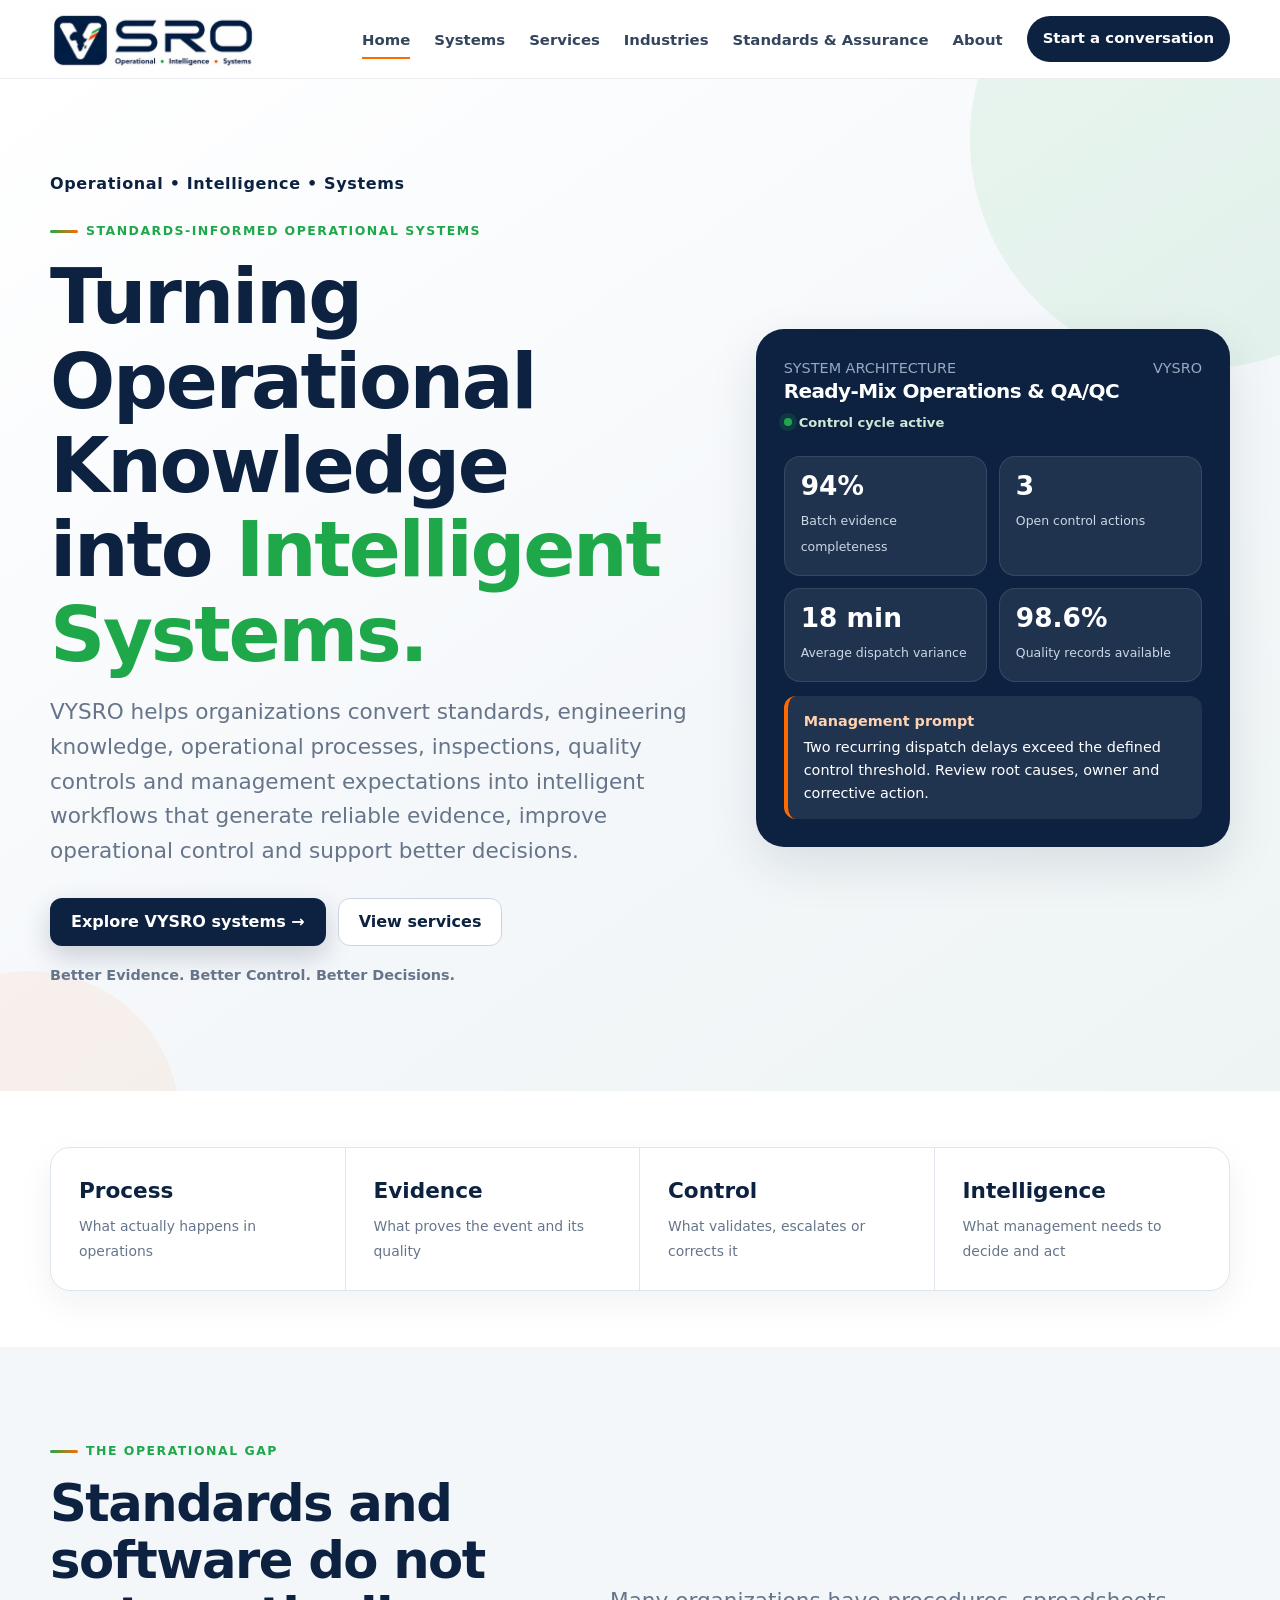
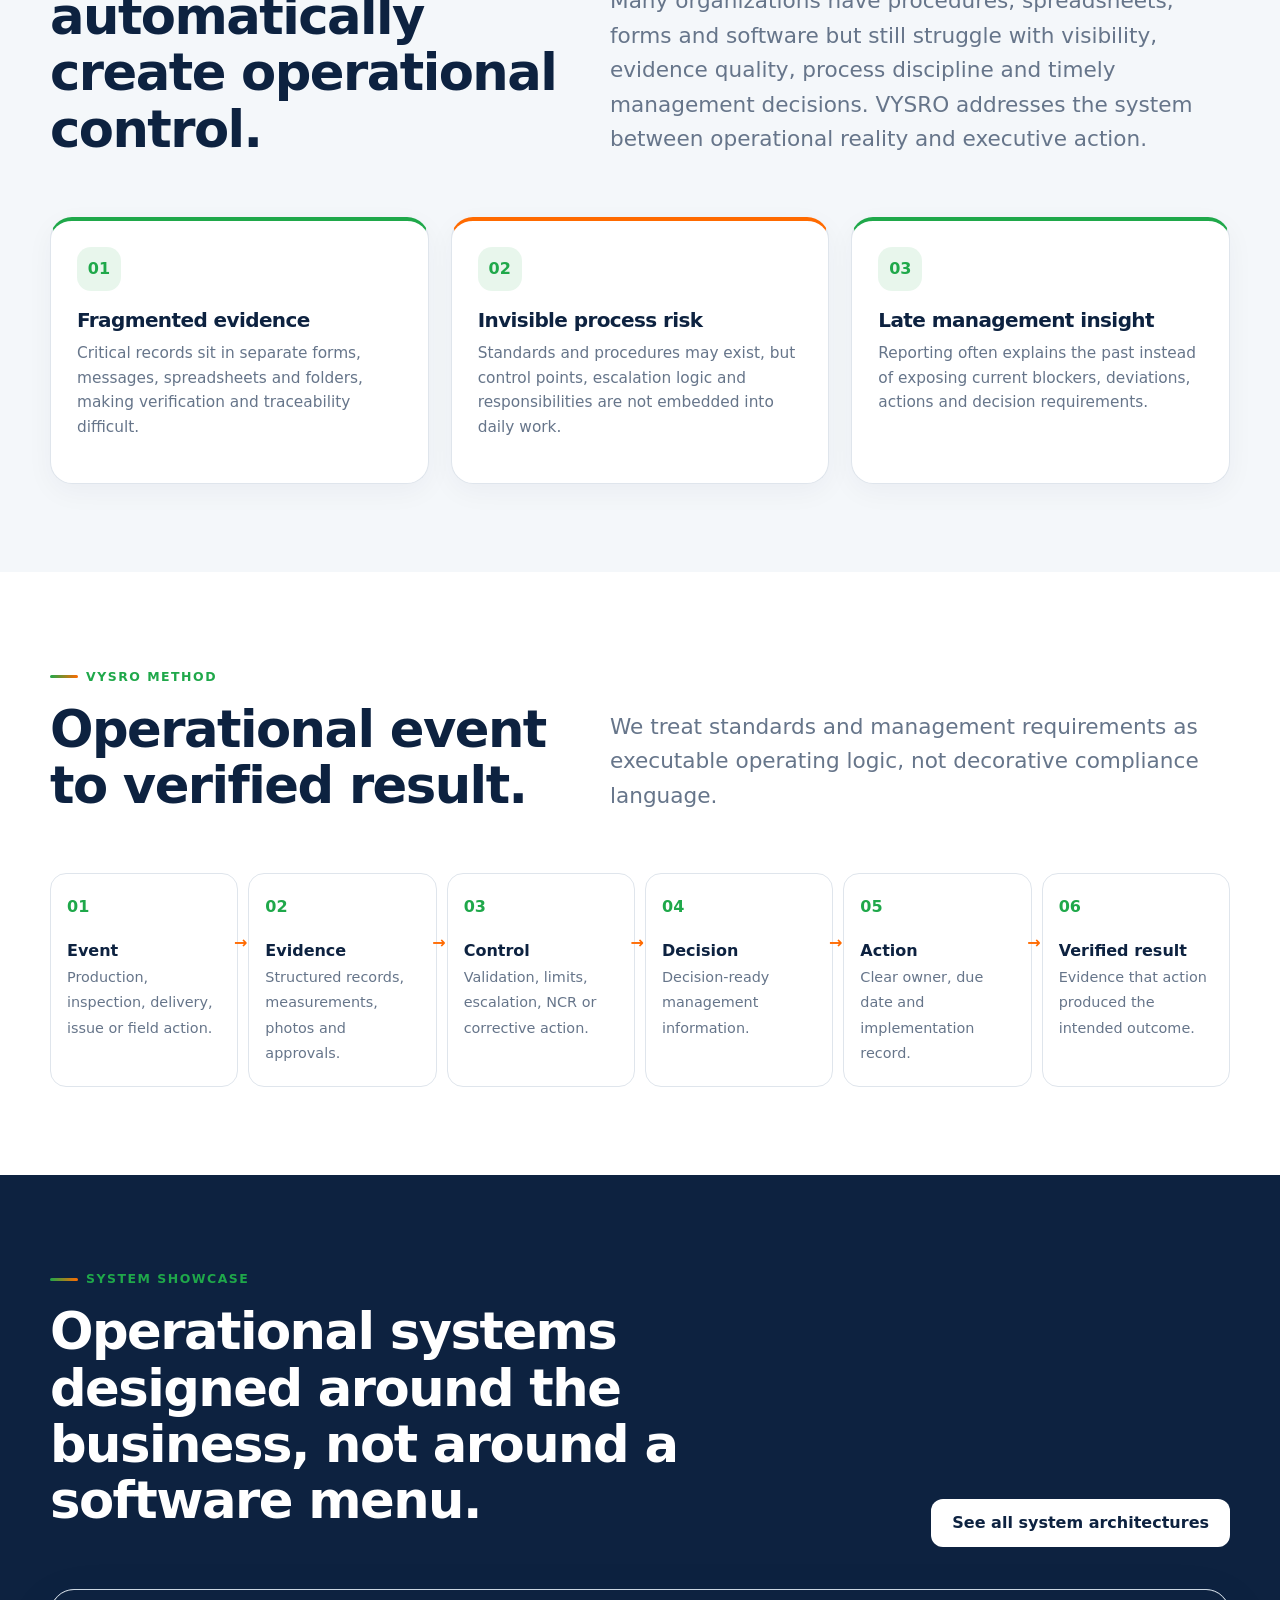
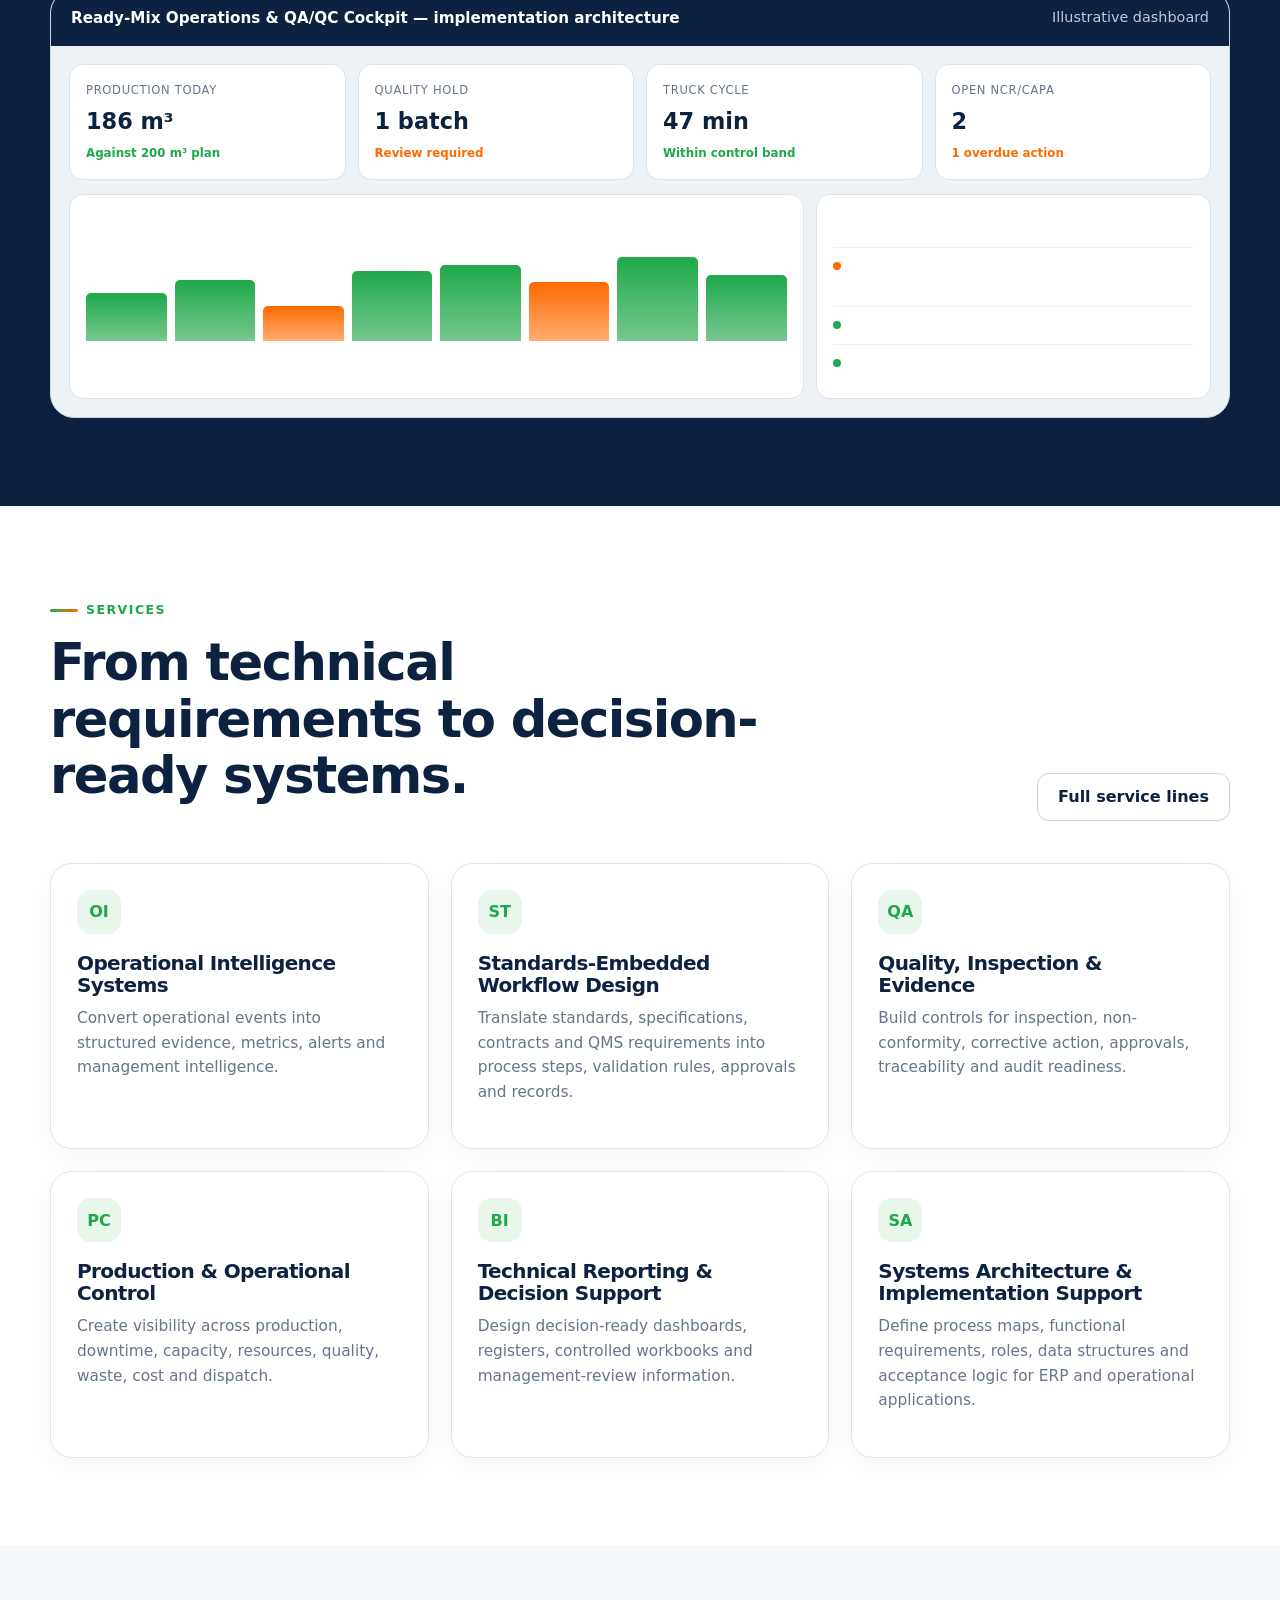
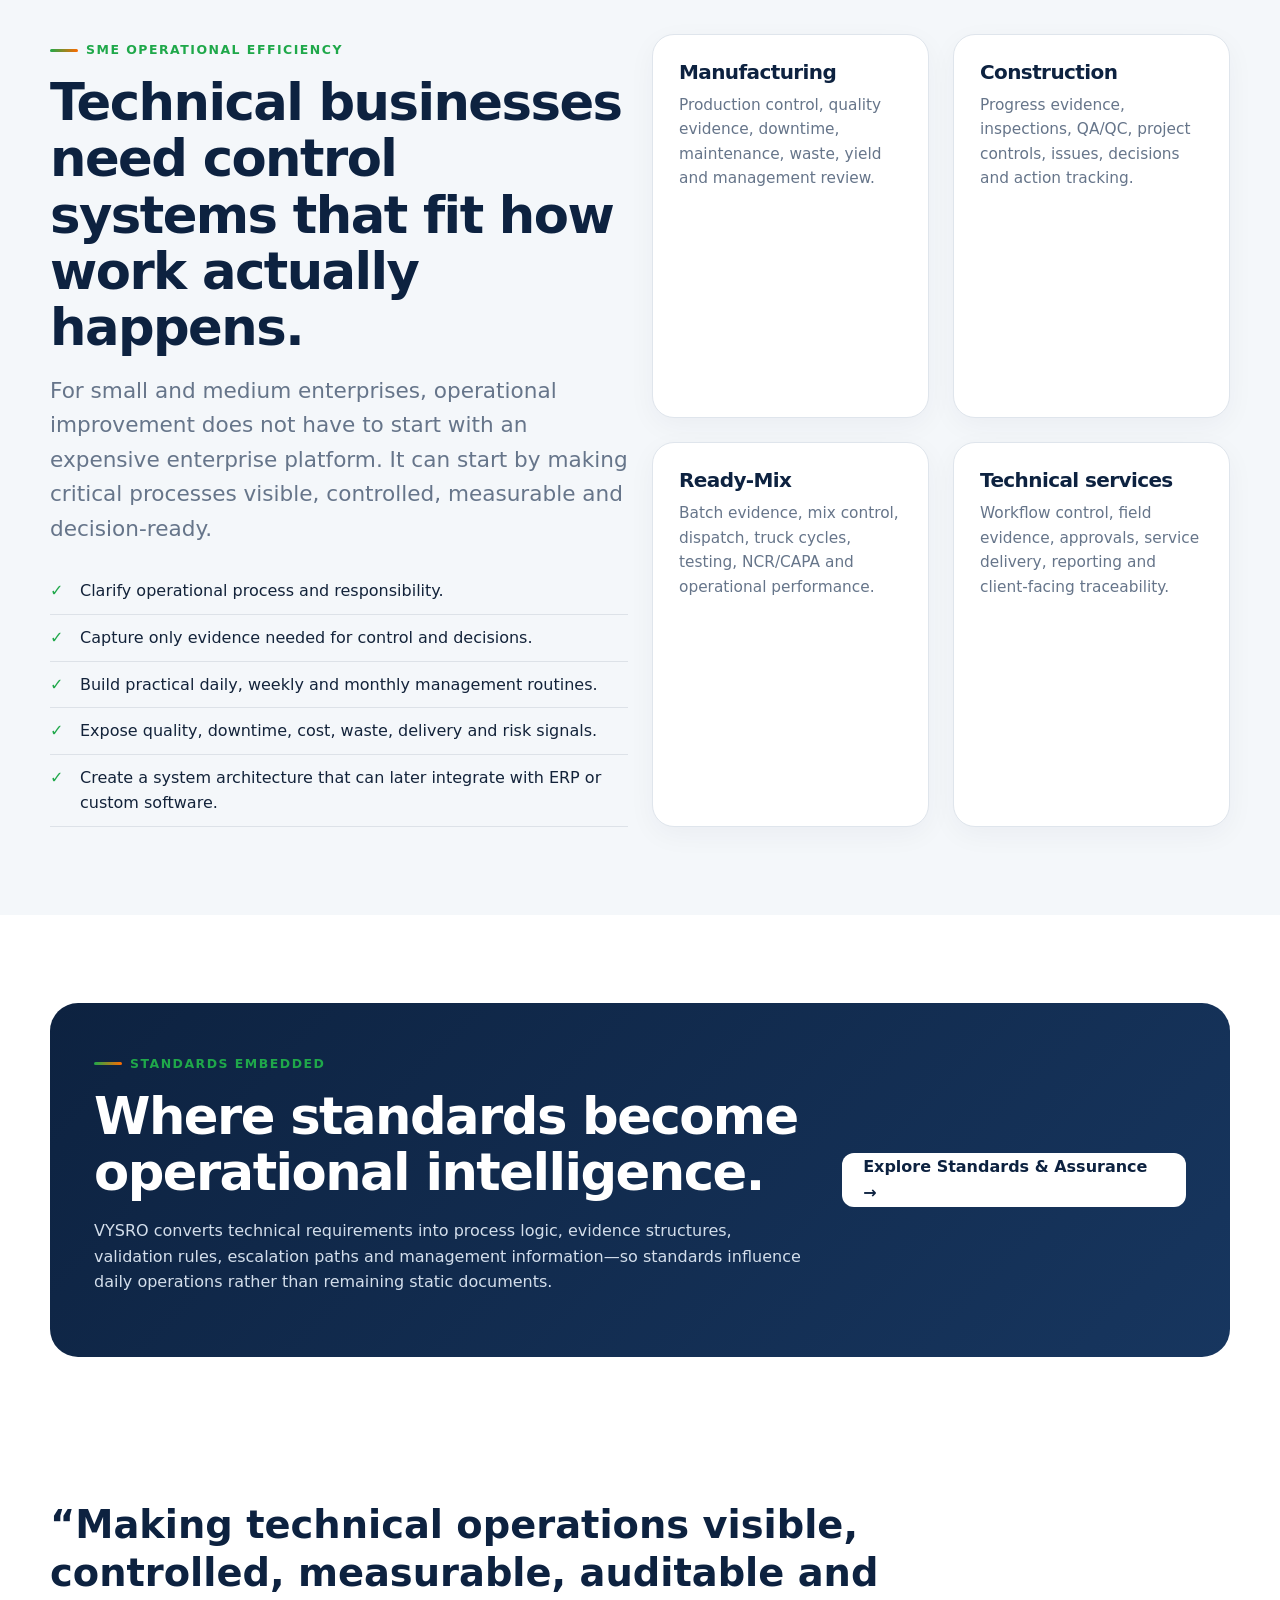
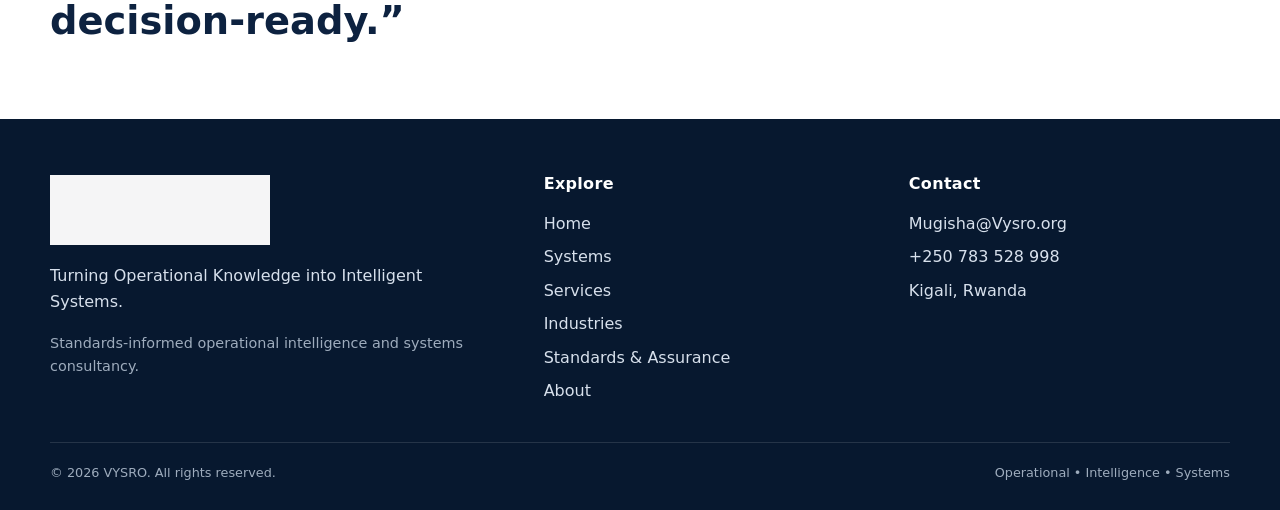
==== commit 0d28ef8b: "feat: build VYSRO corporate homepage" ====
--- a/index.html
+++ b/index.html
@@ -3,181 +3,31 @@
 <head>
   <meta charset="utf-8">
   <meta name="viewport" content="width=device-width, initial-scale=1">
-  <meta name="theme-color" content="#ffffff">
+  <meta name="description" content="VYSRO is a standards-informed operational intelligence and systems consultancy helping technical businesses turn operational knowledge into reliable evidence, control and better decisions.">
   <title>VYSRO | Operational Intelligence Systems</title>
-  <meta name="description" content="VYSRO helps technical organisations improve operational efficiency, quality, compliance and management visibility through practical evidence-driven systems.">
-  <link rel="stylesheet" href="assets/css/styles.css">
-  <script defer src="assets/js/main.js"></script>
+  <link rel="stylesheet" href="assets/styles.css">
 </head>
 <body>
-  <a class="skip-link" href="#main">Skip to content</a>
-  <header class="site-header">
+<header class="site-header">
   <div class="container nav-wrap">
-    <a class="brand" href="index.html" aria-label="VYSRO home">
-      <img class="brand-logo" src="assets/logo/vysro-logo.webp" alt="VYSRO — Operational Intelligence Systems">
-    </a>
-    <button class="menu-button" type="button" aria-expanded="false" aria-controls="site-menu" data-menu-button>
-      <span class="sr-only">Toggle navigation</span><span aria-hidden="true">Menu</span>
-    </button>
-    <nav id="site-menu" class="site-nav" aria-label="Primary" data-menu>
-      <a href="index.html">Home</a>
-      <a href="who-we-are.html">Who We Are</a>
-      <a href="operational-systems.html">Operational Systems</a>
-      <a href="standards-research.html">Standards &amp; Research</a>
-      <a href="experts.html">Expert Network</a>
-      <a href="insights.html">Insights</a>
-      <a href="contact.html">Contact</a>
-      <div class="nav-actions">
-        <a class="button button--secondary button--small" href="contact.html#operations">Improve Your Operations</a>
-        <a class="button button--primary button--small" href="experts.html">Join Our Expert Pool</a>
-      </div>
+    <a class="brand" href="index.html" aria-label="VYSRO home"><img src="assets/vysro-logo.svg" alt="VYSRO — Operational Intelligence Systems"></a>
+    <button class="menu-button" data-menu-button aria-expanded="false" aria-controls="primary-nav" aria-label="Open navigation">☰</button>
+    <nav class="nav-links" id="primary-nav" data-nav aria-label="Primary navigation">
+      <a href="index.html" aria-current="page">Home</a><a href="systems.html">Systems</a><a href="services.html">Services</a><a href="industries.html">Industries</a><a href="standards.html">Standards & Assurance</a><a href="about.html">About</a><a class="nav-cta" href="mailto:Mugisha@Vysro.org">Start a conversation</a>
     </nav>
   </div>
 </header>
-  <main id="main">
-<section class="hero section">
-  <div class="container hero-grid">
-    <div class="hero-copy">
-      <p class="eyebrow">Operational • Intelligence • Systems</p>
-      <h1 class="display">Turning Operational Knowledge into Intelligent Systems.</h1>
-      <p class="lead">VYSRO helps technical organisations—especially SMEs in manufacturing, production and construction—improve operational efficiency, quality, compliance, traceability and management visibility through practical, evidence-driven systems.</p>
-      <div class="actions">
-        <a class="button button--primary" href="contact.html#operations">Improve Your Operations</a>
-        <a class="button button--secondary" href="experts.html">Join Our Expert Pool</a>
-      </div>
-      <p class="hero-note"><strong>The operation comes before the software.</strong> We start with how work is actually done, then design the evidence, controls and tools around it.</p>
-    </div>
-    <div class="hero-visual" aria-label="VYSRO operational intelligence model">
-      <div class="hero-logo-plate"><img src="assets/logo/vysro-logo.webp" alt="VYSRO — Operational Intelligence Systems"></div>
-      <ol class="flow-stack">
-        <li><span>01</span><strong>Process</strong></li>
-        <li><span>02</span><strong>Evidence</strong></li>
-        <li><span>03</span><strong>Control</strong></li>
-        <li><span>04</span><strong>Intelligence</strong></li>
-        <li><span>05</span><strong>Value</strong></li>
-      </ol>
-    </div>
-  </div>
-</section>
-
-<section class="section section--compact problem-band">
-  <div class="container">
-    <p class="eyebrow">The problem we solve</p>
-    <h2>Your business may already have the knowledge. The problem is connecting it.</h2>
-    <p class="lead narrow">Technical SMEs often run on useful information spread across spreadsheets, paper, WhatsApp, production logs, quality records, standards and manual reports. We structure the operation so evidence moves to the right control and the right decision.</p>
-    <div class="fragment-grid" aria-label="Common fragmented information sources">
-      <span>Spreadsheets</span><span>Paper records</span><span>WhatsApp</span><span>Production logs</span><span>Quality records</span><span>Standards</span><span>Management reports</span>
-    </div>
-  </div>
-</section>
-
-<section class="section">
-  <div class="container">
-    <div class="section-heading"><div><p class="eyebrow">How VYSRO works</p><h2>Process → Evidence → Control → Intelligence → Value</h2></div><p>Better Evidence. Better Control. Better Decisions.</p></div>
-    <div class="grid grid--5 methodology-grid">
-      <article class="card"><span class="step">01</span><h3>Process</h3><p>Understand how the work actually happens, who is responsible and where decisions are made.</p></article>
-      <article class="card"><span class="step">02</span><h3>Evidence</h3><p>Capture reliable operational information at the point where work occurs.</p></article>
-      <article class="card"><span class="step">03</span><h3>Control</h3><p>Embed requirements, standards, approvals and escalation into the workflow.</p></article>
-      <article class="card"><span class="step">04</span><h3>Intelligence</h3><p>Turn operational evidence into useful management visibility and performance signals.</p></article>
-      <article class="card"><span class="step">05</span><h3>Value</h3><p>Improve efficiency, quality, accountability and the speed of management decisions.</p></article>
-    </div>
-  </div>
-</section>
-
-<section class="section evidence-section">
-  <div class="container">
-    <p class="eyebrow">Evidence by numbers</p>
-    <div class="metrics-grid">
-      <article class="metric"><strong>1,122</strong><span>SizAfrica pilot registrations</span></article>
-      <article class="metric"><strong>9</strong><span>pilot districts</span></article>
-      <article class="metric"><strong>215+</strong><span>standards supported, developed or reviewed through relevant professional experience</span><small>This metric reflects relevant professional/team experience and is not presented as a standalone VYSRO corporate achievement.</small></article>
-    </div>
-  </div>
-</section>
-
-<section class="section">
-  <div class="container">
-    <div class="section-heading"><div><p class="eyebrow">Where we work</p><h2>Different technical environments. One accountable operating philosophy.</h2></div></div>
-    <div class="grid environment-grid">
-      <article class="card"><h3>Manufacturing</h3><p>Production control, quality, traceability and management visibility.</p></article>
-      <article class="card"><h3>Production</h3><p>Planning, output monitoring, evidence and operational performance.</p></article>
-      <article class="card"><h3>Construction</h3><p>Project controls, QA/QC, technical records and accountability.</p></article>
-      <article class="card"><h3>Concrete &amp; Materials</h3><p>Production, mix design, laboratory evidence and performance monitoring.</p></article>
-      <article class="card"><h3>Engineering</h3><p>Technical assurance, documentation, evidence and project controls.</p></article>
-      <article class="card"><h3>Standards &amp; Quality</h3><p>Requirements translated into practical responsibilities and controls.</p></article>
-      <article class="card"><h3>Field Operations</h3><p>Data collection, validation, monitoring and evidence systems.</p></article>
-    </div>
-  </div>
-</section>
-
-<section class="section systems-preview">
-  <div class="container">
-    <div class="section-heading"><div><p class="eyebrow">Featured systems</p><h2>Practical systems built around the operation.</h2></div><a class="text-link" href="operational-systems.html">Explore operational systems →</a></div>
-    <div class="grid systems-grid">
-      <a class="card card--link" href="operational-systems.html#sme-cockpit"><span class="tag">SME</span><h3>SME Operational Cockpit</h3><p>One management view for actions, KPIs, quality issues, evidence and daily operating status.</p></a>
-      <a class="card card--link" href="operational-systems.html#ready-mix"><span class="tag">Production</span><h3>Ready-Mix / Concrete Operations</h3><p>Production, dispatch, QA/QC, utilisation, materials and management controls.</p></a>
-      <a class="card card--link" href="operational-systems.html#precast"><span class="tag">Manufacturing</span><h3>Precast Production</h3><p>Planning, mould cycles, casting, curing, inspection, release and delivery.</p></a>
-      <a class="card card--link" href="operational-systems.html#iso-readiness"><span class="tag">Quality</span><h3>ISO Readiness</h3><p>Processes, SOPs, evidence, actions, audits and readiness in one structured system.</p></a>
-      <a class="card card--link" href="operational-systems.html#field-mel"><span class="tag">Evidence</span><h3>Field Data &amp; MEL</h3><p>Kobo/ODK collection, validation, data quality, indicators and learning dashboards.</p></a>
-      <a class="card card--link" href="standards-research.html"><span class="tag">Under development</span><h3>Standards / Evidence Intelligence</h3><p>A controlled concept for organising, comparing and retrieving standards, regulations and technical evidence.</p></a>
-    </div>
-  </div>
-</section>
-
-<section class="section selected-work">
-  <div class="container">
-    <div class="section-heading"><div><p class="eyebrow">Selected evidence</p><h2>Work that connects evidence to technical decisions.</h2></div></div>
-    <div class="grid evidence-cards">
-      <article class="card card--feature"><p class="tag">Standards research</p><h3>SizAfrica anthropometric evidence</h3><p>A structured field-data and validation programme supporting evidence-informed sizing and standards work, including 1,122 pilot registrations across nine districts.</p><a class="text-link" href="standards-research.html#sizafrica">View the case study →</a></article>
-      <article class="card card--feature"><p class="tag">Materials research</p><h3>Pozzolan &amp; low-carbon materials research</h3><p>Research pathways connecting materials characterisation, mix design, standards, performance evidence and future industrialisation.</p><a class="text-link" href="standards-research.html#materials-research">Explore the research direction →</a></article>
-    </div>
-  </div>
-</section>
-
-<section class="section expert-cta">
-  <div class="container cta-panel">
-    <div><p class="eyebrow">VYSRO Expert Network</p><h2>Technical knowledge grows when the right people can be found and mobilised.</h2><p>We are building a multidisciplinary pool of engineers, standards professionals, researchers, quality specialists, MEL professionals and other technical experts for future assignments and partnerships.</p></div>
-    <a class="button button--primary" href="experts.html">Join Our Expert Pool</a>
-  </div>
-</section>
-
-<section class="section">
-  <div class="container">
-    <div class="section-heading"><div><p class="eyebrow">Insights</p><h2>Technical notes, research and operating lessons.</h2></div><a class="text-link" href="insights.html">View insights →</a></div>
-    <div class="grid insights-grid">
-      <article class="card"><span class="tag">Coming soon</span><h3>Operational efficiency for technical SMEs</h3><p>How to improve control without starting with expensive enterprise software.</p></article>
-      <article class="card"><span class="tag">Coming soon</span><h3>Turning standards into daily controls</h3><p>Moving requirements from documents into responsibilities, evidence and action.</p></article>
-      <article class="card"><span class="tag">Coming soon</span><h3>Evidence-led concrete operations</h3><p>What production, QA/QC and management information should connect.</p></article>
-    </div>
-  </div>
-</section>
-
-<section class="section final-cta">
-  <div class="container cta-panel cta-panel--dark"><div><p class="eyebrow">Start with the operation</p><h2>Tell us where control, evidence or visibility is breaking down.</h2><p>We can start from the way your business already works and identify where a practical system can improve performance.</p></div><a class="button button--light" href="contact.html#operations">Improve Your Operations</a></div>
-</section>
+<main>
+<section class="hero"><div class="container hero-grid"><div class="hero-copy"><div class="descriptor">Operational • Intelligence • Systems</div><div class="eyebrow">Standards-informed operational systems</div><h1>Turning Operational Knowledge into <span>Intelligent Systems.</span></h1><p class="lead">VYSRO helps organizations convert standards, engineering knowledge, operational processes, inspections, quality controls and management expectations into intelligent workflows that generate reliable evidence, improve operational control and support better decisions.</p><div class="button-row"><a class="btn btn-primary" href="systems.html">Explore VYSRO systems →</a><a class="btn btn-secondary" href="services.html">View services</a></div><p class="small" style="margin-top:18px"><strong>Better Evidence. Better Control. Better Decisions.</strong></p></div><div class="hero-panel" aria-label="Ready-Mix operational cockpit concept"><div class="panel-head"><div><div class="small" style="color:#95a9bf">SYSTEM ARCHITECTURE</div><h3>Ready-Mix Operations & QA/QC</h3><div class="status">Control cycle active</div></div><div class="small" style="color:#95a9bf">VYSRO</div></div><div class="kpi-grid"><div class="kpi"><strong>94%</strong><span>Batch evidence completeness</span></div><div class="kpi"><strong>3</strong><span>Open control actions</span></div><div class="kpi"><strong>18 min</strong><span>Average dispatch variance</span></div><div class="kpi"><strong>98.6%</strong><span>Quality records available</span></div></div><div class="alert-card"><b>Management prompt</b>Two recurring dispatch delays exceed the defined control threshold. Review root causes, owner and corrective action.</div></div></div></section>
+<section class="section-sm"><div class="container stat-strip"><div class="stat"><strong>Process</strong><span>What actually happens in operations</span></div><div class="stat"><strong>Evidence</strong><span>What proves the event and its quality</span></div><div class="stat"><strong>Control</strong><span>What validates, escalates or corrects it</span></div><div class="stat"><strong>Intelligence</strong><span>What management needs to decide and act</span></div></div></section>
+<section class="section section-soft"><div class="container"><div class="section-head"><div><div class="eyebrow">The operational gap</div><h2>Standards and software do not automatically create operational control.</h2></div><p class="lead">Many organizations have procedures, spreadsheets, forms and software but still struggle with visibility, evidence quality, process discipline and timely management decisions. VYSRO addresses the system between operational reality and executive action.</p></div><div class="grid-3"><article class="card card-accent"><div class="icon-chip">01</div><h3>Fragmented evidence</h3><p>Critical records sit in separate forms, messages, spreadsheets and folders, making verification and traceability difficult.</p></article><article class="card card-accent orange"><div class="icon-chip">02</div><h3>Invisible process risk</h3><p>Standards and procedures may exist, but control points, escalation logic and responsibilities are not embedded into daily work.</p></article><article class="card card-accent"><div class="icon-chip">03</div><h3>Late management insight</h3><p>Reporting often explains the past instead of exposing current blockers, deviations, actions and decision requirements.</p></article></div></div></section>
+<section class="section"><div class="container"><div class="section-head"><div><div class="eyebrow">VYSRO method</div><h2>Operational event to verified result.</h2></div><p class="lead">We treat standards and management requirements as executable operating logic, not decorative compliance language.</p></div><div class="method"><div class="method-step"><b>Event</b><span class="small">Production, inspection, delivery, issue or field action.</span></div><div class="method-step"><b>Evidence</b><span class="small">Structured records, measurements, photos and approvals.</span></div><div class="method-step"><b>Control</b><span class="small">Validation, limits, escalation, NCR or corrective action.</span></div><div class="method-step"><b>Decision</b><span class="small">Decision-ready management information.</span></div><div class="method-step"><b>Action</b><span class="small">Clear owner, due date and implementation record.</span></div><div class="method-step"><b>Verified result</b><span class="small">Evidence that action produced the intended outcome.</span></div></div></div></section>
+<section class="section section-navy"><div class="container"><div class="section-head"><div><div class="eyebrow">System showcase</div><h2>Operational systems designed around the business, not around a software menu.</h2></div><a class="btn btn-light" href="systems.html">See all system architectures</a></div><div class="dashboard"><div class="dashboard-bar"><strong>Ready-Mix Operations & QA/QC Cockpit — implementation architecture</strong><span class="small" style="color:#bdcada">Illustrative dashboard</span></div><div class="dashboard-body"><div class="dashboard-metrics"><div class="metric"><span>Production today</span><strong>186 m³</strong><em>Against 200 m³ plan</em></div><div class="metric"><span>Quality hold</span><strong>1 batch</strong><em style="color:var(--orange)">Review required</em></div><div class="metric"><span>Truck cycle</span><strong>47 min</strong><em>Within control band</em></div><div class="metric"><span>Open NCR/CAPA</span><strong>2</strong><em style="color:var(--orange)">1 overdue action</em></div></div><div class="dashboard-lower"><div class="chart-card"><strong>Hourly production and dispatch signal</strong><div class="bars"><div class="bar" style="height:52%"></div><div class="bar" style="height:66%"></div><div class="bar" style="height:38%"></div><div class="bar" style="height:76%"></div><div class="bar" style="height:82%"></div><div class="bar" style="height:64%"></div><div class="bar" style="height:91%"></div><div class="bar" style="height:72%"></div></div></div><div class="decision-card"><strong>Decision queue</strong><ul><li><span class="signal warn"></span><span>Confirm corrective action for recurring slump variance.</span></li><li><span class="signal"></span><span>Approve revised truck dispatch sequence.</span></li><li><span class="signal"></span><span>Review weekly cement-yield trend.</span></li></ul></div></div></div></div></div></section>
+<section class="section"><div class="container"><div class="section-head"><div><div class="eyebrow">Services</div><h2>From technical requirements to decision-ready systems.</h2></div><a class="btn btn-secondary" href="services.html">Full service lines</a></div><div class="grid-3"><article class="card"><div class="icon-chip">OI</div><h3>Operational Intelligence Systems</h3><p>Convert operational events into structured evidence, metrics, alerts and management intelligence.</p></article><article class="card"><div class="icon-chip">ST</div><h3>Standards-Embedded Workflow Design</h3><p>Translate standards, specifications, contracts and QMS requirements into process steps, validation rules, approvals and records.</p></article><article class="card"><div class="icon-chip">QA</div><h3>Quality, Inspection & Evidence</h3><p>Build controls for inspection, non-conformity, corrective action, approvals, traceability and audit readiness.</p></article><article class="card"><div class="icon-chip">PC</div><h3>Production & Operational Control</h3><p>Create visibility across production, downtime, capacity, resources, quality, waste, cost and dispatch.</p></article><article class="card"><div class="icon-chip">BI</div><h3>Technical Reporting & Decision Support</h3><p>Design decision-ready dashboards, registers, controlled workbooks and management-review information.</p></article><article class="card"><div class="icon-chip">SA</div><h3>Systems Architecture & Implementation Support</h3><p>Define process maps, functional requirements, roles, data structures and acceptance logic for ERP and operational applications.</p></article></div></div></section>
+<section class="section section-soft"><div class="container grid-2"><div><div class="eyebrow">SME operational efficiency</div><h2>Technical businesses need control systems that fit how work actually happens.</h2><p class="lead">For small and medium enterprises, operational improvement does not have to start with an expensive enterprise platform. It can start by making critical processes visible, controlled, measurable and decision-ready.</p><ul class="check-list"><li>Clarify operational process and responsibility.</li><li>Capture only evidence needed for control and decisions.</li><li>Build practical daily, weekly and monthly management routines.</li><li>Expose quality, downtime, cost, waste, delivery and risk signals.</li><li>Create a system architecture that can later integrate with ERP or custom software.</li></ul></div><div class="grid-2"><article class="card"><h3>Manufacturing</h3><p>Production control, quality evidence, downtime, maintenance, waste, yield and management review.</p></article><article class="card"><h3>Construction</h3><p>Progress evidence, inspections, QA/QC, project controls, issues, decisions and action tracking.</p></article><article class="card"><h3>Ready-Mix</h3><p>Batch evidence, mix control, dispatch, truck cycles, testing, NCR/CAPA and operational performance.</p></article><article class="card"><h3>Technical services</h3><p>Workflow control, field evidence, approvals, service delivery, reporting and client-facing traceability.</p></article></div></div></section>
+<section class="section"><div class="container band"><div><div class="eyebrow">Standards embedded</div><h2>Where standards become operational intelligence.</h2><p>VYSRO converts technical requirements into process logic, evidence structures, validation rules, escalation paths and management information—so standards influence daily operations rather than remaining static documents.</p></div><div><a class="btn btn-light" href="standards.html">Explore Standards & Assurance →</a></div></div></section>
+<section class="section-sm"><div class="container"><p class="quote">“Making technical operations visible, controlled, measurable, auditable and decision-ready.”</p></div></section>
 </main>
-  <footer class="site-footer">
-  <div class="container footer-grid">
-    <div>
-      <p class="footer-brand">VYSRO</p>
-      <p class="footer-descriptor">Operational • Intelligence • Systems</p>
-      <p class="footer-note">Turning operational knowledge into practical, evidence-driven systems for technical organisations.</p>
-    </div>
-    <div>
-      <p class="footer-heading">Explore</p>
-      <a href="who-we-are.html">Who We Are</a>
-      <a href="operational-systems.html">Operational Systems</a>
-      <a href="standards-research.html">Standards &amp; Research</a>
-      <a href="experts.html">Expert Network</a>
-    </div>
-    <div>
-      <p class="footer-heading">Work with VYSRO</p>
-      <a href="contact.html#operations">Improve Your Operations</a>
-      <a href="experts.html">Join Our Expert Pool</a>
-      <a href="contact.html">Contact VYSRO</a>
-    </div>
-  </div>
-  <div class="container footer-bottom"><span>© 2026 VYSRO.</span><span>Public demonstrations use approved or synthetic data only.</span></div>
-</footer>
-</body>
-</html>+<footer class="footer"><div class="container"><div class="footer-grid"><div><a class="brand" href="index.html"><img src="assets/vysro-logo.svg" alt="VYSRO"></a><p style="margin-top:18px">Turning Operational Knowledge into Intelligent Systems.</p><p class="small" style="color:#9eacbd">Standards-informed operational intelligence and systems consultancy.</p></div><div><h3>Explore</h3><div class="footer-links"><a href="index.html">Home</a><a href="systems.html">Systems</a><a href="services.html">Services</a><a href="industries.html">Industries</a><a href="standards.html">Standards & Assurance</a><a href="about.html">About</a></div></div><div><h3>Contact</h3><div class="footer-links"><a href="mailto:Mugisha@Vysro.org">Mugisha@Vysro.org</a><a href="tel:+250783528998">+250 783 528 998</a><span>Kigali, Rwanda</span></div></div></div><div class="footer-bottom"><span>© <span data-year></span> VYSRO. All rights reserved.</span><span>Operational • Intelligence • Systems</span></div></div></footer>
+<script src="assets/app.js"></script>
+</body></html>
--- a/assets/styles.css
+++ b/assets/styles.css
@@ -0,0 +1 @@
+:root{--navy:#0d2240;--navy-2:#07182f;--green:#1fa84a;--orange:#ff6a00;--ink:#13233a;--muted:#66758a;--line:#dfe5ec;--soft:#f4f7fa;--white:#fff;--shadow:0 18px 50px rgba(13,34,64,.11);--radius:22px;--max:1180px}*{box-sizing:border-box}html{scroll-behavior:smooth}body{margin:0;font-family:Inter,ui-sans-serif,system-ui,-apple-system,BlinkMacSystemFont,"Segoe UI",sans-serif;color:var(--ink);background:var(--white);line-height:1.6;-webkit-font-smoothing:antialiased}a{color:inherit;text-decoration:none}img{max-width:100%;display:block}button,input,textarea{font:inherit}.container{width:min(var(--max),calc(100% - 40px));margin:0 auto}.section{padding:88px 0}.section-sm{padding:56px 0}.section-soft{background:var(--soft)}.section-navy{background:var(--navy);color:var(--white)}.eyebrow{display:inline-flex;align-items:center;gap:8px;font-size:.78rem;font-weight:800;letter-spacing:.12em;text-transform:uppercase;color:var(--green);margin-bottom:14px}.eyebrow:before{content:"";width:28px;height:3px;background:linear-gradient(90deg,var(--green),var(--orange));border-radius:999px}h1,h2,h3{color:var(--navy);line-height:1.1;letter-spacing:-.03em;margin:0 0 18px}h1{font-size:clamp(2.7rem,6vw,5.8rem)}h2{font-size:clamp(2rem,4vw,3.5rem)}h3{font-size:1.25rem}.section-navy h1,.section-navy h2,.section-navy h3{color:var(--white)}p{margin:0 0 18px}.lead{font-size:clamp(1.08rem,2vw,1.35rem);color:var(--muted);max-width:760px}.section-navy .lead{color:#cdd7e5}.small{font-size:.9rem;color:var(--muted)}.site-header{position:sticky;top:0;z-index:50;background:rgba(255,255,255,.96);backdrop-filter:blur(14px);border-bottom:1px solid rgba(13,34,64,.08)}.nav-wrap{min-height:78px;display:flex;align-items:center;justify-content:space-between;gap:28px}.brand{display:flex;align-items:center;min-width:208px}.brand img{width:206px;height:auto}.nav-links{display:flex;align-items:center;gap:24px;font-weight:700;font-size:.93rem;color:#33455d}.nav-links a{position:relative;padding:28px 0 24px}.nav-links a:after{content:"";position:absolute;left:0;right:100%;bottom:18px;height:2px;background:var(--orange);transition:right .2s ease}.nav-links a:hover:after,.nav-links a[aria-current="page"]:after{right:0}.nav-cta{display:inline-flex;align-items:center;justify-content:center;padding:11px 16px!important;border-radius:999px;color:var(--white)!important;background:var(--navy)}.nav-cta:after{display:none}.menu-button{display:none;width:44px;height:44px;border:0;border-radius:12px;background:var(--soft);color:var(--navy);font-size:1.35rem}.hero{position:relative;overflow:hidden;padding:92px 0 86px;background:linear-gradient(145deg,#fff 0%,#f4f7fa 60%,#eef4f3 100%)}.hero:before{content:"";position:absolute;width:460px;height:460px;border-radius:50%;background:rgba(31,168,74,.08);right:-150px;top:-170px}.hero:after{content:"";position:absolute;width:300px;height:300px;border-radius:50%;background:rgba(255,106,0,.06);left:-120px;bottom:-180px}.hero-grid{position:relative;z-index:1;display:grid;grid-template-columns:1.15fr .85fr;gap:64px;align-items:center}.hero-copy h1 span{color:var(--green)}.hero-copy .descriptor{margin-bottom:18px;font-weight:800;color:var(--navy);letter-spacing:.04em}.button-row{display:flex;flex-wrap:wrap;gap:12px;margin-top:30px}.btn{display:inline-flex;align-items:center;justify-content:center;gap:9px;min-height:48px;padding:0 20px;border-radius:12px;font-weight:800;border:1px solid transparent;transition:transform .2s ease,box-shadow .2s ease,background .2s ease}.btn:hover{transform:translateY(-2px)}.btn-primary{background:var(--navy);color:var(--white);box-shadow:0 10px 28px rgba(13,34,64,.2)}.btn-secondary{background:var(--white);color:var(--navy);border-color:#cbd5e1}.btn-light{background:var(--white);color:var(--navy)}.hero-panel{background:var(--navy);border-radius:28px;padding:28px;box-shadow:var(--shadow);color:var(--white)}.hero-panel .panel-head{display:flex;justify-content:space-between;gap:12px;align-items:flex-start;margin-bottom:22px}.hero-panel h3{color:var(--white);margin-bottom:6px}.status{display:inline-flex;align-items:center;gap:7px;color:#cfe8d6;font-size:.82rem;font-weight:700}.status:before{content:"";width:8px;height:8px;border-radius:50%;background:var(--green);box-shadow:0 0 0 5px rgba(31,168,74,.16)}.kpi-grid{display:grid;grid-template-columns:repeat(2,1fr);gap:12px}.kpi{background:rgba(255,255,255,.08);border:1px solid rgba(255,255,255,.1);border-radius:16px;padding:16px}.kpi strong{display:block;font-size:1.65rem;line-height:1;margin-bottom:8px}.kpi span{color:#cbd7e5;font-size:.78rem}.alert-card{margin-top:14px;border-left:4px solid var(--orange);border-radius:12px;background:rgba(255,255,255,.08);padding:14px 16px;font-size:.9rem}.alert-card b{display:block;color:#ffd2b2;margin-bottom:3px}.stat-strip{display:grid;grid-template-columns:repeat(4,1fr);border:1px solid var(--line);border-radius:20px;overflow:hidden;background:var(--white);box-shadow:0 12px 35px rgba(13,34,64,.06)}.stat{padding:26px 28px;border-right:1px solid var(--line)}.stat:last-child{border-right:0}.stat strong{display:block;color:var(--navy);font-size:1.35rem;margin-bottom:4px}.stat span{font-size:.87rem;color:var(--muted)}.section-head{display:flex;align-items:flex-end;justify-content:space-between;gap:28px;margin-bottom:42px}.section-head>div:first-child{max-width:760px}.section-head p{max-width:620px}.grid-2{display:grid;grid-template-columns:repeat(2,1fr);gap:24px}.grid-3{display:grid;grid-template-columns:repeat(3,1fr);gap:22px}.grid-4{display:grid;grid-template-columns:repeat(4,1fr);gap:18px}.card{border:1px solid var(--line);background:var(--white);border-radius:var(--radius);padding:26px;box-shadow:0 8px 28px rgba(13,34,64,.045)}.card h3{margin-bottom:10px}.card p{color:var(--muted);font-size:.96rem}.icon-chip{width:44px;height:44px;border-radius:14px;display:grid;place-items:center;background:rgba(31,168,74,.1);color:var(--green);font-weight:900;margin-bottom:18px}.card-accent{border-top:4px solid var(--green)}.card-accent.orange{border-top-color:var(--orange)}.method{display:grid;grid-template-columns:repeat(6,1fr);gap:10px;counter-reset:method}.method-step{position:relative;background:var(--white);border:1px solid var(--line);border-radius:16px;padding:20px 16px;min-height:145px}.method-step:before{counter-increment:method;content:"0" counter(method);display:block;font-weight:900;color:var(--green);margin-bottom:18px}.method-step b{display:block;color:var(--navy)}.method-step:not(:last-child):after{content:"→";position:absolute;right:-10px;top:56px;color:var(--orange);font-weight:900;z-index:2}.dashboard{border:1px solid #cbd6e1;border-radius:24px;overflow:hidden;background:#edf2f6;box-shadow:var(--shadow)}.dashboard-bar{background:var(--navy);color:var(--white);padding:16px 20px;display:flex;justify-content:space-between;align-items:center;gap:12px}.dashboard-bar strong{font-size:.95rem}.dashboard-body{padding:18px}.dashboard-metrics{display:grid;grid-template-columns:repeat(4,1fr);gap:12px;margin-bottom:14px}.metric{background:var(--white);border-radius:14px;padding:16px;border:1px solid #dce4eb}.metric span{display:block;font-size:.72rem;color:var(--muted);text-transform:uppercase;letter-spacing:.06em}.metric strong{display:block;font-size:1.4rem;color:var(--navy);margin-top:5px}.metric em{display:block;font-style:normal;font-size:.74rem;margin-top:4px;color:var(--green);font-weight:700}.dashboard-lower{display:grid;grid-template-columns:1.3fr .7fr;gap:12px}.chart-card,.decision-card{background:var(--white);border:1px solid #dce4eb;border-radius:14px;padding:16px}.bars{display:flex;align-items:flex-end;gap:8px;height:104px;padding-top:12px}.bar{flex:1;background:linear-gradient(180deg,var(--green),#77c88f);border-radius:5px 5px 0 0;min-height:16px}.bar:nth-child(3n){background:linear-gradient(180deg,var(--orange),#ffad73)}.decision-card ul{margin:10px 0 0;padding:0;list-style:none}.decision-card li{display:flex;gap:8px;padding:8px 0;border-top:1px solid #edf1f5;font-size:.82rem}.signal{width:8px;height:8px;margin-top:6px;border-radius:50%;background:var(--green);flex:0 0 auto}.signal.warn{background:var(--orange)}.system-card{position:relative;overflow:hidden;min-height:260px}.system-card:after{content:"";position:absolute;width:120px;height:120px;border-radius:50%;right:-48px;bottom:-48px;background:rgba(31,168,74,.07)}.system-card .label{display:inline-block;padding:5px 9px;border-radius:999px;background:var(--soft);color:var(--muted);font-size:.72rem;font-weight:800;text-transform:uppercase;letter-spacing:.07em;margin-bottom:16px}.system-card ul{padding-left:18px;color:var(--muted);font-size:.92rem}.pillar{border-left:4px solid var(--green);padding-left:20px}.pillar.orange{border-left-color:var(--orange)}.band{background:linear-gradient(135deg,var(--navy),#17365f);color:var(--white);border-radius:28px;padding:44px;display:grid;grid-template-columns:1.35fr .65fr;gap:34px;align-items:center}.band h2{color:var(--white)}.band p{color:#d3deeb}.page-hero{padding:72px 0 58px;background:linear-gradient(145deg,#f7f9fb,#eef4f3);border-bottom:1px solid var(--line)}.page-hero h1{font-size:clamp(2.6rem,5vw,4.6rem);max-width:900px}.page-hero .lead{max-width:850px}.check-list{list-style:none;margin:22px 0 0;padding:0}.check-list li{position:relative;padding:10px 0 10px 30px;border-bottom:1px solid rgba(102,117,138,.16)}.check-list li:before{content:"✓";position:absolute;left:0;color:var(--green);font-weight:900}.quote{font-size:clamp(1.6rem,3vw,2.4rem);line-height:1.25;font-weight:800;color:var(--navy);max-width:930px}.footer{background:var(--navy-2);color:#d7e0ec;padding:56px 0 26px}.footer-grid{display:grid;grid-template-columns:1.4fr 1fr 1fr;gap:44px}.footer .brand img{filter:brightness(0) invert(1);opacity:.96;width:220px}.footer h3{color:var(--white);font-size:1rem;letter-spacing:.02em}.footer a{color:#d7e0ec}.footer a:hover{color:var(--white)}.footer-links{display:grid;gap:8px}.footer-bottom{margin-top:38px;padding-top:20px;border-top:1px solid rgba(255,255,255,.12);display:flex;justify-content:space-between;gap:20px;font-size:.8rem;color:#9eacbd}@media(max-width:980px){.hero-grid,.band,.footer-grid{grid-template-columns:1fr}.grid-4{grid-template-columns:repeat(2,1fr)}.grid-3{grid-template-columns:repeat(2,1fr)}.method{grid-template-columns:repeat(3,1fr)}.method-step:nth-child(3):after{display:none}.dashboard-metrics{grid-template-columns:repeat(2,1fr)}}@media(max-width:820px){.menu-button{display:grid;place-items:center}.nav-links{position:absolute;left:20px;right:20px;top:70px;display:none;flex-direction:column;align-items:stretch;gap:0;padding:12px;background:var(--white);border:1px solid var(--line);border-radius:16px;box-shadow:var(--shadow)}.nav-links.open{display:flex}.nav-links a{padding:12px 14px;border-radius:10px}.nav-links a:after{display:none}.nav-cta{margin-top:6px}.hero{padding-top:62px}.hero-grid{gap:36px}.section{padding:68px 0}.section-head{display:block}.section-head .btn{margin-top:12px}.stat-strip{grid-template-columns:repeat(2,1fr)}.stat:nth-child(2){border-right:0}.stat:nth-child(-n+2){border-bottom:1px solid var(--line)}}@media(max-width:620px){.container{width:min(100% - 28px,var(--max))}.brand img{width:175px}.nav-wrap{min-height:70px}h1{font-size:2.7rem}.grid-2,.grid-3,.grid-4{grid-template-columns:1fr}.method{grid-template-columns:1fr}.method-step:not(:last-child):after{content:"↓";right:auto;left:50%;top:auto;bottom:-15px}.dashboard-metrics,.dashboard-lower{grid-template-columns:1fr}.kpi-grid{grid-template-columns:1fr 1fr}.band{padding:30px 24px}.stat-strip{grid-template-columns:1fr}.stat{border-right:0;border-bottom:1px solid var(--line)}.stat:last-child{border-bottom:0}.footer-bottom{flex-direction:column}}
